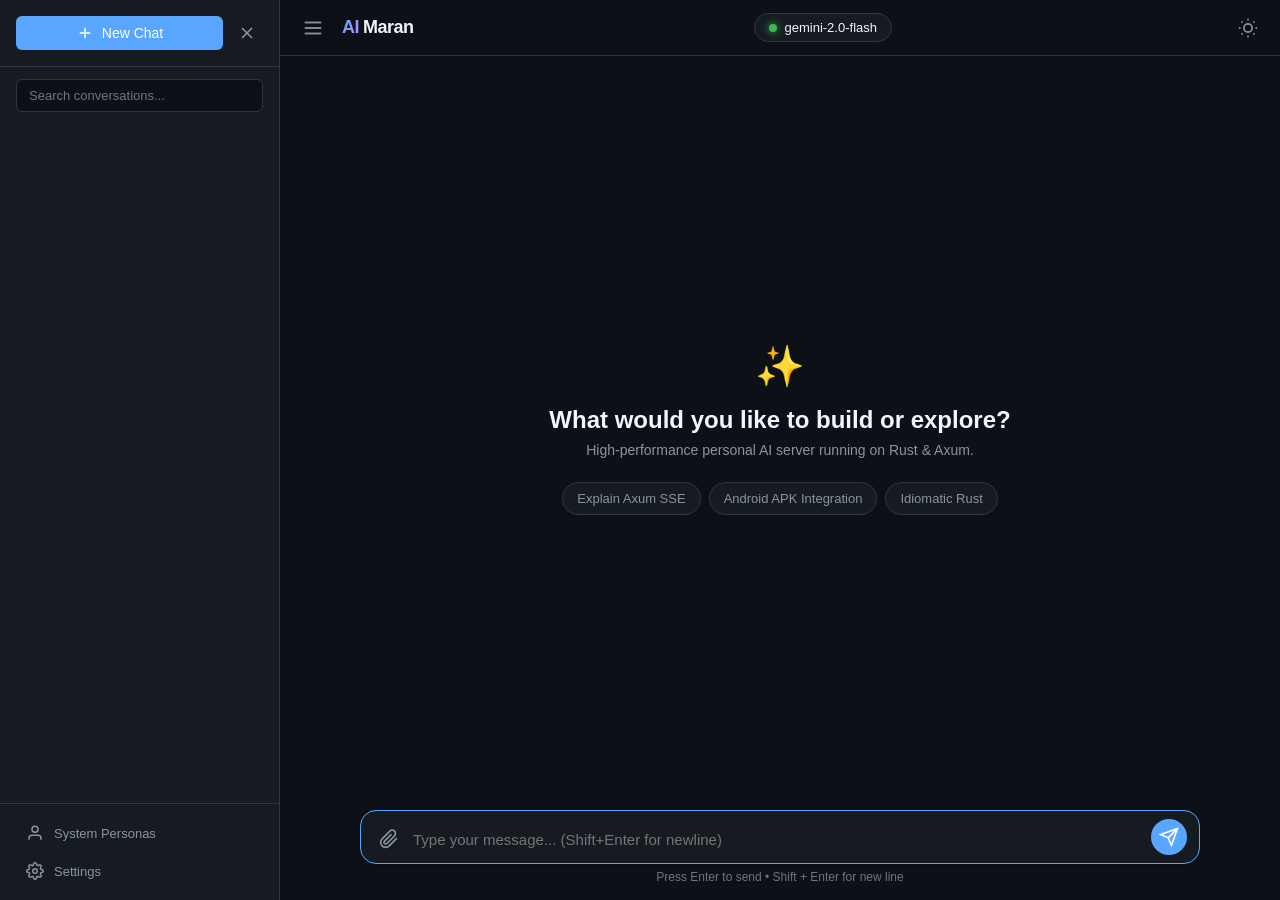
==== android/app/src/main/assets/index.html @ 52b58765 "Add Android application and automated APK build workflow" ====
<!DOCTYPE html>
<html lang="en">
<head>
  <meta charset="UTF-8">
  <meta name="viewport" content="width=device-width, initial-scale=1.0, maximum-scale=1.0, user-scalable=no">
  <title>AI Studio &bull; ai.maran.co.in</title>
  <link rel="stylesheet" href="styles.css">
  <script src="vendor/marked.min.js"></script>
  <script src="vendor/highlight.min.js"></script>
</head>
<body class="dark-theme">
  <div class="app-container">
    <!-- Sidebar -->
    <aside class="sidebar" id="sidebar">
      <div class="sidebar-header">
        <button class="btn btn-primary new-chat-btn" id="newChatBtn">
          <svg width="18" height="18" viewBox="0 0 24 24" fill="none" stroke="currentColor" stroke-width="2">
            <line x1="12" y1="5" x2="12" y2="19"></line>
            <line x1="5" y1="12" x2="19" y2="12"></line>
          </svg>
          <span>New Chat</span>
        </button>
        <button class="icon-btn close-sidebar-btn" id="closeSidebarBtn" title="Close Sidebar">
          <svg width="20" height="20" viewBox="0 0 24 24" fill="none" stroke="currentColor" stroke-width="2">
            <line x1="18" y1="6" x2="6" y2="18"></line>
            <line x1="6" y1="6" x2="18" y2="18"></line>
          </svg>
        </button>
      </div>

      <div class="sidebar-search">
        <input type="text" id="searchChats" placeholder="Search conversations..." autocomplete="off">
      </div>

      <div class="sidebar-conversations" id="conversationsList">
        <!-- Conversation items dynamically injected here -->
      </div>

      <div class="sidebar-footer">
        <button class="footer-btn" id="openPersonasBtn">
          <svg width="18" height="18" viewBox="0 0 24 24" fill="none" stroke="currentColor" stroke-width="2">
            <path d="M20 21v-2a4 4 0 0 0-4-4H8a4 4 0 0 0-4 4v2"></path>
            <circle cx="12" cy="7" r="4"></circle>
          </svg>
          <span>System Personas</span>
        </button>
        <button class="footer-btn" id="openSettingsBtn">
          <svg width="18" height="18" viewBox="0 0 24 24" fill="none" stroke="currentColor" stroke-width="2">
            <circle cx="12" cy="12" r="3"></circle>
            <path d="M19.4 15a1.65 1.65 0 0 0 .33 1.82l.06.06a2 2 0 1 1-2.83 2.83l-.06-.06a1.65 1.65 0 0 0-1.82-.33 1.65 1.65 0 0 0-1 1.51V21a2 2 0 1 1-4 0v-.09A1.65 1.65 0 0 0 9 19.4a1.65 1.65 0 0 0-1.82.33l-.06.06a2 2 0 1 1-2.83-2.83l.06-.06a1.65 1.65 0 0 0 .33-1.82 1.65 1.65 0 0 0-1.51-1H3a2 2 0 1 1 0-4h.09A1.65 1.65 0 0 0 4.6 9a1.65 1.65 0 0 0-.33-1.82l-.06-.06a2 2 0 1 1 2.83-2.83l.06.06a1.65 1.65 0 0 0 1.82.33H9a1.65 1.65 0 0 0 1-1.51V3a2 2 0 1 1 4 0v.09a1.65 1.65 0 0 0 1 1.51 1.65 1.65 0 0 0 1.82-.33l.06-.06a2 2 0 1 1 2.83 2.83l-.06.06a1.65 1.65 0 0 0-.33 1.82V9a1.65 1.65 0 0 0 1.51 1H21a2 2 0 1 1 0 4h-.09a1.65 1.65 0 0 0-1.51 1z"></path>
          </svg>
          <span>Settings</span>
        </button>
      </div>
    </aside>

    <div class="sidebar-backdrop" id="sidebarBackdrop"></div>

    <!-- Main Content Area -->
    <main class="main-content">
      <!-- Top Navbar -->
      <header class="navbar">
        <div class="navbar-left">
          <button class="icon-btn" id="toggleSidebarBtn" title="Toggle Sidebar">
            <svg width="22" height="22" viewBox="0 0 24 24" fill="none" stroke="currentColor" stroke-width="2">
              <line x1="3" y1="12" x2="21" y2="12"></line>
              <line x1="3" y1="6" x2="21" y2="6"></line>
              <line x1="3" y1="18" x2="21" y2="18"></line>
            </svg>
          </button>
          <div class="logo">
            <span class="logo-accent">AI</span>
            <span class="logo-title">Maran</span>
          </div>
        </div>

        <div class="navbar-center">
          <div class="model-badge" id="currentModelBadge" title="Click to change model">
            <span class="status-dot"></span>
            <span id="activeModelLabel">gemini-2.0-flash</span>
          </div>
        </div>

        <div class="navbar-right">
          <button class="icon-btn" id="themeToggleBtn" title="Toggle Light/Dark Theme">
            <svg class="sun-icon" width="20" height="20" viewBox="0 0 24 24" fill="none" stroke="currentColor" stroke-width="2">
              <circle cx="12" cy="12" r="5"></circle>
              <line x1="12" y1="1" x2="12" y2="3"></line>
              <line x1="12" y1="21" x2="12" y2="23"></line>
              <line x1="4.22" y1="4.22" x2="5.64" y2="5.64"></line>
              <line x1="18.36" y1="18.36" x2="19.78" y2="19.78"></line>
              <line x1="1" y1="12" x2="3" y2="12"></line>
              <line x1="21" y1="12" x2="23" y2="12"></line>
              <line x1="4.22" y1="19.78" x2="5.64" y2="18.36"></line>
              <line x1="18.36" y1="5.64" x2="19.78" y2="4.22"></line>
            </svg>
          </button>
        </div>
      </header>

      <!-- Chat History Container -->
      <section class="messages-container" id="messagesContainer">
        <!-- Welcome Screen -->
        <div class="welcome-screen" id="welcomeScreen">
          <div class="welcome-card">
            <div class="welcome-icon">✨</div>
            <h2>What would you like to build or explore?</h2>
            <p>High-performance personal AI server running on Rust & Axum.</p>
            <div class="prompt-chips">
              <button class="chip" data-prompt="Explain how this Rust Axum server streams SSE tokens to the browser">Explain Axum SSE</button>
              <button class="chip" data-prompt="Help me design an Android APK background service for this Rust server">Android APK Integration</button>
              <button class="chip" data-prompt="Write an idiomatic Rust function to parse JSON streams with zero allocation">Idiomatic Rust</button>
            </div>
          </div>
        </div>

        <!-- Chat messages injected here -->
        <div class="messages-list" id="messagesList"></div>
      </section>

      <!-- Attachment Preview Tray -->
      <div class="attachment-tray" id="attachmentTray"></div>

      <!-- Composer Input Box -->
      <footer class="composer-container">
        <form class="composer-form" id="chatForm">
          <input type="file" id="fileInput" multiple style="display: none;">
          <button type="button" class="icon-btn attach-btn" id="attachBtn" title="Attach image or text/code file">
            <svg width="20" height="20" viewBox="0 0 24 24" fill="none" stroke="currentColor" stroke-width="2">
              <path d="M21.44 11.05l-9.19 9.19a6 6 0 0 1-8.49-8.49l9.19-9.19a4 4 0 0 1 5.66 5.66l-9.2 9.19a2 2 0 0 1-2.83-2.83l8.49-8.48"></path>
            </svg>
          </button>

          <textarea
            id="messageInput"
            rows="1"
            placeholder="Type your message... (Shift+Enter for newline)"
            autofocus
          ></textarea>

          <button type="button" class="icon-btn stop-btn" id="stopBtn" style="display: none;" title="Stop generation">
            <svg width="20" height="20" viewBox="0 0 24 24" fill="currentColor">
              <rect x="6" y="6" width="12" height="12" rx="2"></rect>
            </svg>
          </button>

          <button type="submit" class="icon-btn send-btn" id="sendBtn" title="Send message">
            <svg width="20" height="20" viewBox="0 0 24 24" fill="none" stroke="currentColor" stroke-width="2">
              <line x1="22" y1="2" x2="11" y2="13"></line>
              <polygon points="22 2 15 22 11 13 2 9 22 2"></polygon>
            </svg>
          </button>
        </form>
        <div class="composer-hint">Press Enter to send &bull; Shift + Enter for new line</div>
      </footer>
    </main>
  </div>

  <!-- Settings Modal -->
  <div class="modal" id="settingsModal">
    <div class="modal-card">
      <div class="modal-header">
        <h3>Server & LLM Settings</h3>
        <button class="icon-btn" id="closeSettingsModal">&times;</button>
      </div>
      <div class="modal-body">
        <label>Quick Provider Presets</label>
        <div class="provider-presets">
          <button type="button" class="preset-btn" data-preset="gemini">Google Gemini</button>
          <button type="button" class="preset-btn" data-preset="groq">Groq</button>
          <button type="button" class="preset-btn" data-preset="openai">OpenAI</button>
          <button type="button" class="preset-btn" data-preset="ollama">Local Ollama</button>
          <button type="button" class="preset-btn" data-preset="deepseek">DeepSeek</button>
        </div>

        <div class="form-group">
          <label for="settingBaseUrl">API Base URL</label>
          <input type="text" id="settingBaseUrl" placeholder="https://generativelanguage.googleapis.com/v1beta/openai/">
        </div>

        <div class="form-group">
          <label for="settingApiKey">API Key</label>
          <input type="password" id="settingApiKey" placeholder="Enter custom API Key (stored locally)">
        </div>

        <div class="form-group">
          <label for="settingModel">Model Identifier</label>
          <input type="text" id="settingModel" placeholder="gemini-2.0-flash">
        </div>

        <div class="form-group">
          <label for="settingSystemPrompt">Custom System Prompt</label>
          <textarea id="settingSystemPrompt" rows="3" placeholder="You are a helpful AI assistant..."></textarea>
        </div>

        <div class="form-row">
          <div class="form-group half">
            <label for="settingTemperature">Temperature: <span id="tempVal">0.7</span></label>
            <input type="range" id="settingTemperature" min="0" max="2" step="0.1" value="0.7">
          </div>
          <div class="form-group half">
            <label for="settingMaxTokens">Max Output Tokens</label>
            <input type="number" id="settingMaxTokens" placeholder="4096" min="256" max="32768" value="4096">
          </div>
        </div>
      </div>
      <div class="modal-footer">
        <button class="btn btn-secondary" id="resetSettingsBtn">Reset to Defaults</button>
        <button class="btn btn-primary" id="saveSettingsBtn">Save Changes</button>
      </div>
    </div>
  </div>

  <!-- Personas Modal -->
  <div class="modal" id="personasModal">
    <div class="modal-card">
      <div class="modal-header">
        <h3>System Personas</h3>
        <button class="icon-btn" id="closePersonasModal">&times;</button>
      </div>
      <div class="modal-body">
        <div class="personas-list" id="personasList">
          <!-- Personas dynamically loaded here -->
        </div>

        <hr class="divider">
        <h4>Create Custom Persona</h4>
        <div class="form-group">
          <label for="newPersonaTitle">Persona Title</label>
          <input type="text" id="newPersonaTitle" placeholder="e.g. Rust Systems Expert">
        </div>
        <div class="form-group">
          <label for="newPersonaDesc">Description</label>
          <input type="text" id="newPersonaDesc" placeholder="e.g. Specializes in low-level memory safety">
        </div>
        <div class="form-group">
          <label for="newPersonaPrompt">System Instructions</label>
          <textarea id="newPersonaPrompt" rows="3" placeholder="You are a specialized AI..."></textarea>
        </div>
        <button class="btn btn-primary" id="saveNewPersonaBtn">Add Persona</button>
      </div>
    </div>
  </div>

  <script src="app.js"></script>
</body>
</html>
---- android/app/src/main/assets/styles.css ----
/* Modern CSS Reset & Variable Design System */
:root {
  --font-family: -apple-system, BlinkMacSystemFont, "Segoe UI", Roboto, Helvetica, Arial, sans-serif;
  --font-mono: "SFMono-Regular", Consolas, "Liberation Mono", Menlo, Courier, monospace;

  /* Dark Theme (Default) */
  --bg-primary: #0d1117;
  --bg-secondary: #161b22;
  --bg-tertiary: #21262d;
  --border-color: #30363d;
  --text-primary: #f0f6fc;
  --text-secondary: #8b949e;
  --text-muted: #6e7681;
  --accent-color: #58a6ff;
  --accent-hover: #79c0ff;
  --accent-light: rgba(88, 166, 255, 0.15);
  --user-bubble: #1f6feb;
  --user-text: #ffffff;
  --assistant-bubble: #161b22;
  --assistant-border: #30363d;
  --error-color: #f85149;
  --success-color: #3fb950;
  --code-bg: #0b0e14;
  --shadow-sm: 0 1px 3px rgba(0, 0, 0, 0.3);
  --shadow-lg: 0 8px 24px rgba(0, 0, 0, 0.5);
  --radius-sm: 6px;
  --radius-md: 10px;
  --radius-lg: 16px;
  --sidebar-width: 280px;
  --transition-fast: 0.15s ease;
}

body.light-theme {
  --bg-primary: #ffffff;
  --bg-secondary: #f6f8fa;
  --bg-tertiary: #eaeef2;
  --border-color: #d0d7de;
  --text-primary: #1f2328;
  --text-secondary: #656d76;
  --text-muted: #8c959f;
  --accent-color: #0969da;
  --accent-hover: #0856b3;
  --accent-light: rgba(9, 105, 218, 0.1);
  --user-bubble: #0969da;
  --user-text: #ffffff;
  --assistant-bubble: #f6f8fa;
  --assistant-border: #d0d7de;
  --error-color: #cf222e;
  --success-color: #1a7f37;
  --code-bg: #f6f8fa;
  --shadow-sm: 0 1px 3px rgba(0, 0, 0, 0.08);
  --shadow-lg: 0 8px 24px rgba(0, 0, 0, 0.12);
}

* {
  box-sizing: border-box;
  margin: 0;
  padding: 0;
}

html, body {
  height: 100%;
  font-family: var(--font-family);
  background-color: var(--bg-primary);
  color: var(--text-primary);
  overflow: hidden;
  -webkit-font-smoothing: antialiased;
}

/* App Container Layout */
.app-container {
  display: flex;
  height: 100vh;
  width: 100vw;
  position: relative;
}

/* Sidebar */
.sidebar {
  width: var(--sidebar-width);
  height: 100%;
  background-color: var(--bg-secondary);
  border-right: 1px solid var(--border-color);
  display: flex;
  flex-direction: column;
  transition: transform var(--transition-fast);
  z-index: 100;
  flex-shrink: 0;
}

.sidebar-header {
  padding: 16px;
  display: flex;
  align-items: center;
  gap: 8px;
  border-bottom: 1px solid var(--border-color);
}

.new-chat-btn {
  flex: 1;
  display: flex;
  align-items: center;
  justify-content: center;
  gap: 8px;
  padding: 10px 14px;
  font-size: 14px;
  font-weight: 500;
  border-radius: var(--radius-md);
}

.close-sidebar-btn {
  display: none;
}

.sidebar-search {
  padding: 12px 16px 6px;
}

.sidebar-search input {
  width: 100%;
  padding: 8px 12px;
  background-color: var(--bg-primary);
  border: 1px solid var(--border-color);
  border-radius: var(--radius-sm);
  color: var(--text-primary);
  font-size: 13px;
  outline: none;
  transition: border-color var(--transition-fast);
}

.sidebar-search input:focus {
  border-color: var(--accent-color);
}

.sidebar-conversations {
  flex: 1;
  overflow-y: auto;
  padding: 8px 12px;
  display: flex;
  flex-direction: column;
  gap: 4px;
}

.conversation-item {
  display: flex;
  align-items: center;
  justify-content: space-between;
  padding: 10px 12px;
  border-radius: var(--radius-sm);
  cursor: pointer;
  color: var(--text-secondary);
  font-size: 14px;
  transition: all var(--transition-fast);
  position: relative;
}

.conversation-item:hover {
  background-color: var(--bg-tertiary);
  color: var(--text-primary);
}

.conversation-item.active {
  background-color: var(--accent-light);
  color: var(--accent-color);
  font-weight: 500;
}

.conv-title {
  white-space: nowrap;
  overflow: hidden;
  text-overflow: ellipsis;
  flex: 1;
}

.conv-actions {
  display: none;
  gap: 4px;
}

.conversation-item:hover .conv-actions {
  display: flex;
}

.conv-action-btn {
  background: none;
  border: none;
  color: var(--text-muted);
  cursor: pointer;
  padding: 2px 4px;
  border-radius: 4px;
}

.conv-action-btn:hover {
  color: var(--text-primary);
}

.conv-action-btn.delete:hover {
  color: var(--error-color);
}

.sidebar-footer {
  padding: 12px 16px;
  border-top: 1px solid var(--border-color);
  display: flex;
  flex-direction: column;
  gap: 4px;
}

.footer-btn {
  display: flex;
  align-items: center;
  gap: 10px;
  padding: 8px 10px;
  background: none;
  border: none;
  border-radius: var(--radius-sm);
  color: var(--text-secondary);
  cursor: pointer;
  font-size: 13px;
  transition: all var(--transition-fast);
  text-align: left;
}

.footer-btn:hover {
  background-color: var(--bg-tertiary);
  color: var(--text-primary);
}

/* Main Content Area */
.main-content {
  flex: 1;
  display: flex;
  flex-direction: column;
  height: 100%;
  position: relative;
  background-color: var(--bg-primary);
  min-width: 0;
}

/* Navbar */
.navbar {
  height: 56px;
  border-bottom: 1px solid var(--border-color);
  display: flex;
  align-items: center;
  justify-content: space-between;
  padding: 0 16px;
  background-color: var(--bg-primary);
  z-index: 10;
}

.navbar-left, .navbar-right {
  display: flex;
  align-items: center;
  gap: 12px;
}

.logo {
  display: flex;
  align-items: center;
  gap: 4px;
  font-weight: 700;
  font-size: 18px;
  letter-spacing: -0.5px;
}

.logo-accent {
  background: linear-gradient(135deg, var(--accent-color), #bc8cff);
  -webkit-background-clip: text;
  -webkit-text-fill-color: transparent;
}

.model-badge {
  display: flex;
  align-items: center;
  gap: 8px;
  background-color: var(--bg-secondary);
  border: 1px solid var(--border-color);
  padding: 6px 14px;
  border-radius: 20px;
  font-size: 13px;
  font-weight: 500;
  cursor: pointer;
  transition: border-color var(--transition-fast);
}

.model-badge:hover {
  border-color: var(--accent-color);
}

.status-dot {
  width: 8px;
  height: 8px;
  border-radius: 50%;
  background-color: var(--success-color);
  box-shadow: 0 0 8px var(--success-color);
}

/* Messages List */
.messages-container {
  flex: 1;
  overflow-y: auto;
  padding: 24px 16px;
  display: flex;
  flex-direction: column;
  position: relative;
}

.welcome-screen {
  margin: auto;
  max-width: 600px;
  text-align: center;
  padding: 20px;
}

.welcome-icon {
  font-size: 40px;
  margin-bottom: 16px;
}

.welcome-card h2 {
  font-size: 24px;
  margin-bottom: 8px;
}

.welcome-card p {
  color: var(--text-secondary);
  font-size: 14px;
  margin-bottom: 24px;
}

.prompt-chips {
  display: flex;
  flex-wrap: wrap;
  gap: 8px;
  justify-content: center;
}

.chip {
  background-color: var(--bg-secondary);
  border: 1px solid var(--border-color);
  color: var(--text-secondary);
  padding: 8px 14px;
  border-radius: 16px;
  font-size: 13px;
  cursor: pointer;
  transition: all var(--transition-fast);
}

.chip:hover {
  background-color: var(--bg-tertiary);
  color: var(--text-primary);
  border-color: var(--accent-color);
}

.messages-list {
  display: flex;
  flex-direction: column;
  gap: 20px;
  max-width: 840px;
  width: 100%;
  margin: 0 auto;
}

.message-row {
  display: flex;
  gap: 12px;
  width: 100%;
}

.message-row.user {
  justify-content: flex-end;
}

.message-bubble {
  max-width: 85%;
  padding: 14px 18px;
  border-radius: var(--radius-lg);
  font-size: 15px;
  line-height: 1.6;
  position: relative;
  word-break: break-word;
}

.message-row.user .message-bubble {
  background-color: var(--user-bubble);
  color: var(--user-text);
  border-bottom-right-radius: 4px;
}

.message-row.assistant .message-bubble {
  background-color: var(--assistant-bubble);
  border: 1px solid var(--assistant-border);
  color: var(--text-primary);
  border-bottom-left-radius: 4px;
}

.message-avatar {
  width: 32px;
  height: 32px;
  border-radius: 50%;
  display: flex;
  align-items: center;
  justify-content: center;
  font-size: 14px;
  font-weight: 600;
  flex-shrink: 0;
}

.assistant .message-avatar {
  background: linear-gradient(135deg, var(--accent-color), #bc8cff);
  color: white;
}

/* Attachments inside message */
.message-attachments {
  display: flex;
  flex-wrap: wrap;
  gap: 8px;
  margin-bottom: 8px;
}

.msg-attachment-thumb {
  max-width: 200px;
  max-height: 150px;
  border-radius: var(--radius-sm);
  object-fit: cover;
  border: 1px solid var(--border-color);
}

.msg-attachment-file {
  display: inline-flex;
  align-items: center;
  gap: 6px;
  background-color: rgba(255, 255, 255, 0.1);
  padding: 4px 10px;
  border-radius: var(--radius-sm);
  font-size: 12px;
}

/* Markdown styling inside assistant message */
.message-bubble p {
  margin-bottom: 12px;
}

.message-bubble p:last-child {
  margin-bottom: 0;
}

.message-bubble pre {
  background-color: var(--code-bg);
  border: 1px solid var(--border-color);
  border-radius: var(--radius-md);
  margin: 12px 0;
  overflow: hidden;
  position: relative;
}

.code-header {
  display: flex;
  justify-content: space-between;
  align-items: center;
  background-color: rgba(255, 255, 255, 0.04);
  padding: 6px 12px;
  font-family: var(--font-mono);
  font-size: 12px;
  color: var(--text-muted);
  border-bottom: 1px solid var(--border-color);
}

.copy-code-btn {
  background: none;
  border: none;
  color: var(--text-secondary);
  font-size: 12px;
  cursor: pointer;
  display: flex;
  align-items: center;
  gap: 4px;
}

.copy-code-btn:hover {
  color: var(--text-primary);
}

.message-bubble code {
  font-family: var(--font-mono);
  font-size: 13px;
}

.message-bubble pre code {
  display: block;
  padding: 12px;
  overflow-x: auto;
}

.message-bubble ul, .message-bubble ol {
  margin-left: 20px;
  margin-bottom: 12px;
}

.message-bubble table {
  border-collapse: collapse;
  width: 100%;
  margin: 12px 0;
}

.message-bubble th, .message-bubble td {
  border: 1px solid var(--border-color);
  padding: 8px 12px;
  text-align: left;
}

.message-bubble th {
  background-color: var(--bg-tertiary);
}

/* Streaming Blinking Cursor */
.streaming-cursor {
  display: inline-block;
  width: 6px;
  height: 16px;
  background-color: var(--accent-color);
  vertical-align: text-bottom;
  margin-left: 4px;
  animation: blink 0.8s infinite;
}

@keyframes blink {
  0%, 100% { opacity: 1; }
  50% { opacity: 0; }
}

/* Attachment Tray (Draft) */
.attachment-tray {
  display: none;
  max-width: 840px;
  width: 100%;
  margin: 0 auto;
  padding: 6px 16px;
  gap: 8px;
  flex-wrap: wrap;
}

.tray-chip {
  display: flex;
  align-items: center;
  gap: 6px;
  background-color: var(--bg-tertiary);
  border: 1px solid var(--border-color);
  padding: 4px 10px;
  border-radius: 12px;
  font-size: 12px;
  color: var(--text-primary);
}

.tray-chip-remove {
  background: none;
  border: none;
  color: var(--text-muted);
  cursor: pointer;
  font-weight: bold;
}

.tray-chip-remove:hover {
  color: var(--error-color);
}

/* Composer Form */
.composer-container {
  padding: 8px 16px 16px;
  background-color: var(--bg-primary);
  display: flex;
  flex-direction: column;
  align-items: center;
}

.composer-form {
  max-width: 840px;
  width: 100%;
  display: flex;
  align-items: flex-end;
  gap: 8px;
  background-color: var(--bg-secondary);
  border: 1px solid var(--border-color);
  border-radius: var(--radius-lg);
  padding: 8px 12px;
  box-shadow: var(--shadow-sm);
  transition: border-color var(--transition-fast);
}

.composer-form:focus-within {
  border-color: var(--accent-color);
}

.composer-form textarea {
  flex: 1;
  background: none;
  border: none;
  color: var(--text-primary);
  font-family: inherit;
  font-size: 15px;
  outline: none;
  resize: none;
  max-height: 200px;
  min-height: 24px;
  line-height: 1.5;
  padding: 4px 0;
}

.composer-hint {
  font-size: 12px;
  color: var(--text-muted);
  margin-top: 6px;
}

/* Buttons */
.btn {
  padding: 8px 16px;
  border-radius: var(--radius-sm);
  font-size: 14px;
  font-weight: 500;
  cursor: pointer;
  border: none;
  transition: all var(--transition-fast);
}

.btn-primary {
  background-color: var(--accent-color);
  color: #ffffff;
}

.btn-primary:hover {
  background-color: var(--accent-hover);
}

.btn-secondary {
  background-color: var(--bg-tertiary);
  color: var(--text-primary);
  border: 1px solid var(--border-color);
}

.btn-secondary:hover {
  background-color: var(--border-color);
}

.icon-btn {
  background: none;
  border: none;
  color: var(--text-secondary);
  cursor: pointer;
  padding: 6px;
  border-radius: var(--radius-sm);
  display: flex;
  align-items: center;
  justify-content: center;
  transition: all var(--transition-fast);
}

.icon-btn:hover {
  color: var(--text-primary);
  background-color: var(--bg-tertiary);
}

.send-btn {
  background-color: var(--accent-color);
  color: #ffffff;
  border-radius: 50%;
  width: 36px;
  height: 36px;
  flex-shrink: 0;
}

.send-btn:hover {
  background-color: var(--accent-hover);
  color: #ffffff;
}

.stop-btn {
  background-color: var(--error-color);
  color: #ffffff;
  border-radius: 50%;
  width: 36px;
  height: 36px;
  flex-shrink: 0;
}

.stop-btn:hover {
  opacity: 0.9;
  color: #ffffff;
}

/* Modals */
.modal {
  display: none;
  position: fixed;
  top: 0;
  left: 0;
  right: 0;
  bottom: 0;
  background-color: rgba(0, 0, 0, 0.6);
  z-index: 1000;
  align-items: center;
  justify-content: center;
  padding: 16px;
}

.modal.active {
  display: flex;
}

.modal-card {
  background-color: var(--bg-secondary);
  border: 1px solid var(--border-color);
  border-radius: var(--radius-lg);
  max-width: 540px;
  width: 100%;
  max-height: 90vh;
  display: flex;
  flex-direction: column;
  box-shadow: var(--shadow-lg);
}

.modal-header {
  padding: 16px 20px;
  border-bottom: 1px solid var(--border-color);
  display: flex;
  align-items: center;
  justify-content: space-between;
}

.modal-body {
  padding: 20px;
  overflow-y: auto;
  display: flex;
  flex-direction: column;
  gap: 16px;
}

.modal-footer {
  padding: 16px 20px;
  border-top: 1px solid var(--border-color);
  display: flex;
  justify-content: flex-end;
  gap: 10px;
}

.provider-presets {
  display: flex;
  flex-wrap: wrap;
  gap: 8px;
}

.preset-btn {
  background-color: var(--bg-tertiary);
  border: 1px solid var(--border-color);
  color: var(--text-primary);
  padding: 6px 12px;
  border-radius: var(--radius-sm);
  font-size: 13px;
  cursor: pointer;
  transition: all var(--transition-fast);
}

.preset-btn:hover {
  border-color: var(--accent-color);
  color: var(--accent-color);
}

.form-group {
  display: flex;
  flex-direction: column;
  gap: 6px;
}

.form-group label {
  font-size: 13px;
  color: var(--text-secondary);
  font-weight: 500;
}

.form-group input, .form-group textarea {
  background-color: var(--bg-primary);
  border: 1px solid var(--border-color);
  border-radius: var(--radius-sm);
  padding: 8px 12px;
  color: var(--text-primary);
  font-family: inherit;
  font-size: 14px;
  outline: none;
}

.form-group input:focus, .form-group textarea:focus {
  border-color: var(--accent-color);
}

.form-row {
  display: flex;
  gap: 12px;
}

.form-row .half {
  flex: 1;
}

.divider {
  border: 0;
  border-top: 1px solid var(--border-color);
  margin: 8px 0;
}

/* Personas list */
.persona-card {
  padding: 12px;
  border-radius: var(--radius-sm);
  border: 1px solid var(--border-color);
  background-color: var(--bg-primary);
  display: flex;
  justify-content: space-between;
  align-items: flex-start;
  gap: 10px;
  cursor: pointer;
  transition: border-color var(--transition-fast);
}

.persona-card:hover {
  border-color: var(--accent-color);
}

.persona-card h5 {
  font-size: 14px;
  margin-bottom: 4px;
}

.persona-card p {
  font-size: 12px;
  color: var(--text-secondary);
}

/* Responsive & Mobile Drawer */
@media (max-width: 768px) {
  .sidebar {
    position: fixed;
    top: 0;
    bottom: 0;
    left: 0;
    transform: translateX(-100%);
  }

  .sidebar.open {
    transform: translateX(0);
  }

  .close-sidebar-btn {
    display: flex;
  }

  .sidebar-backdrop {
    display: none;
    position: fixed;
    top: 0;
    left: 0;
    right: 0;
    bottom: 0;
    background-color: rgba(0, 0, 0, 0.5);
    z-index: 90;
  }

  .sidebar-backdrop.active {
    display: block;
  }

  .message-bubble {
    max-width: 95%;
  }

  .composer-hint {
    display: none;
  }
}
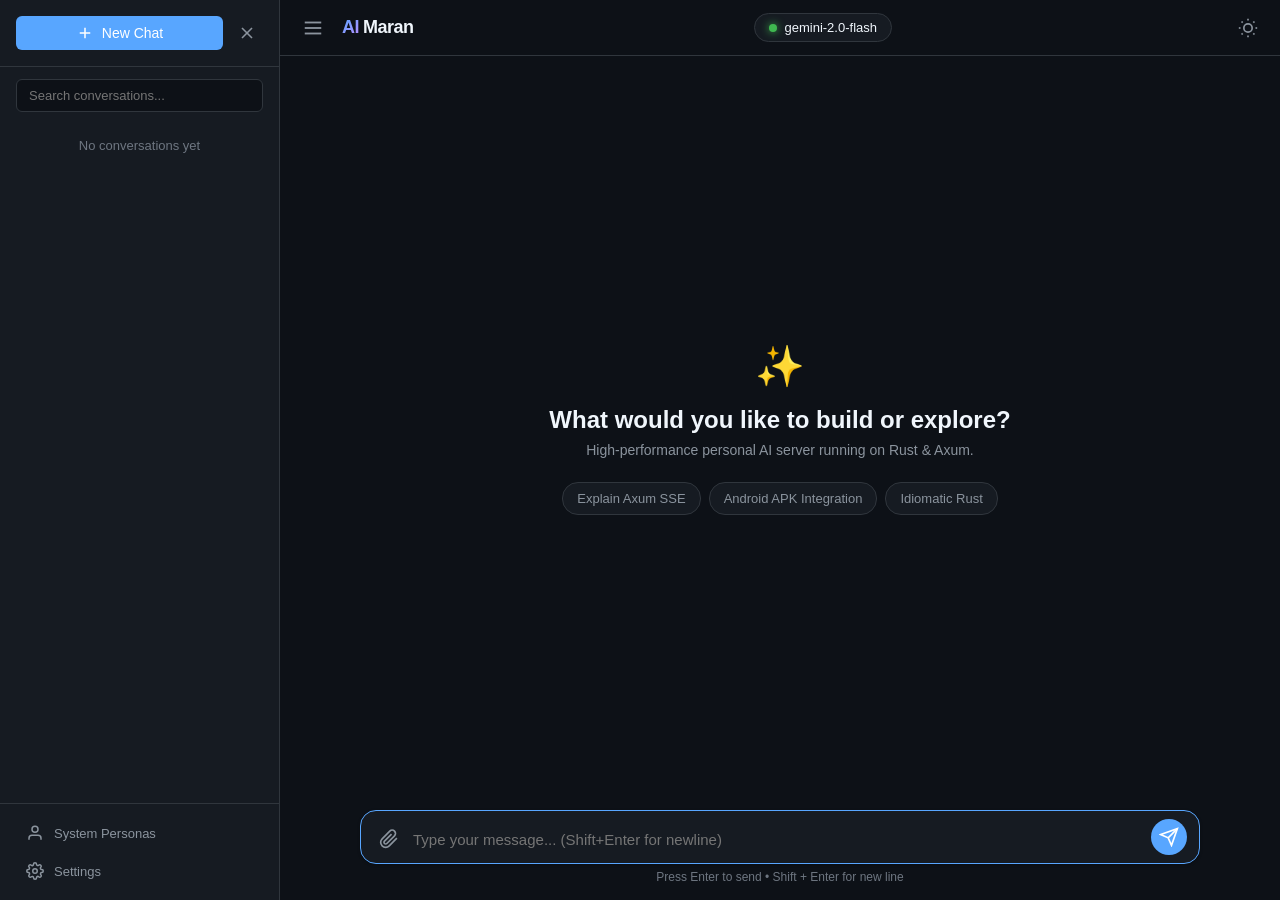
==== commit 577e9502: "Add WebViewAssetLoader, direct LLM API mode, and PulseMind Omni preset" ====
--- a/android/app/src/main/assets/index.html
+++ b/android/app/src/main/assets/index.html
@@ -166,11 +166,17 @@
       <div class="modal-body">
         <label>Quick Provider Presets</label>
         <div class="provider-presets">
+          <button type="button" class="preset-btn" data-preset="omni">PulseMind Omni</button>
           <button type="button" class="preset-btn" data-preset="gemini">Google Gemini</button>
           <button type="button" class="preset-btn" data-preset="groq">Groq</button>
           <button type="button" class="preset-btn" data-preset="openai">OpenAI</button>
           <button type="button" class="preset-btn" data-preset="ollama">Local Ollama</button>
           <button type="button" class="preset-btn" data-preset="deepseek">DeepSeek</button>
+        </div>
+
+        <div class="form-group">
+          <label for="settingServerUrl">Server URL (Optional)</label>
+          <input type="text" id="settingServerUrl" placeholder="Leave empty for direct API mode, or https://ai.maran.co.in">
         </div>
 
         <div class="form-group">
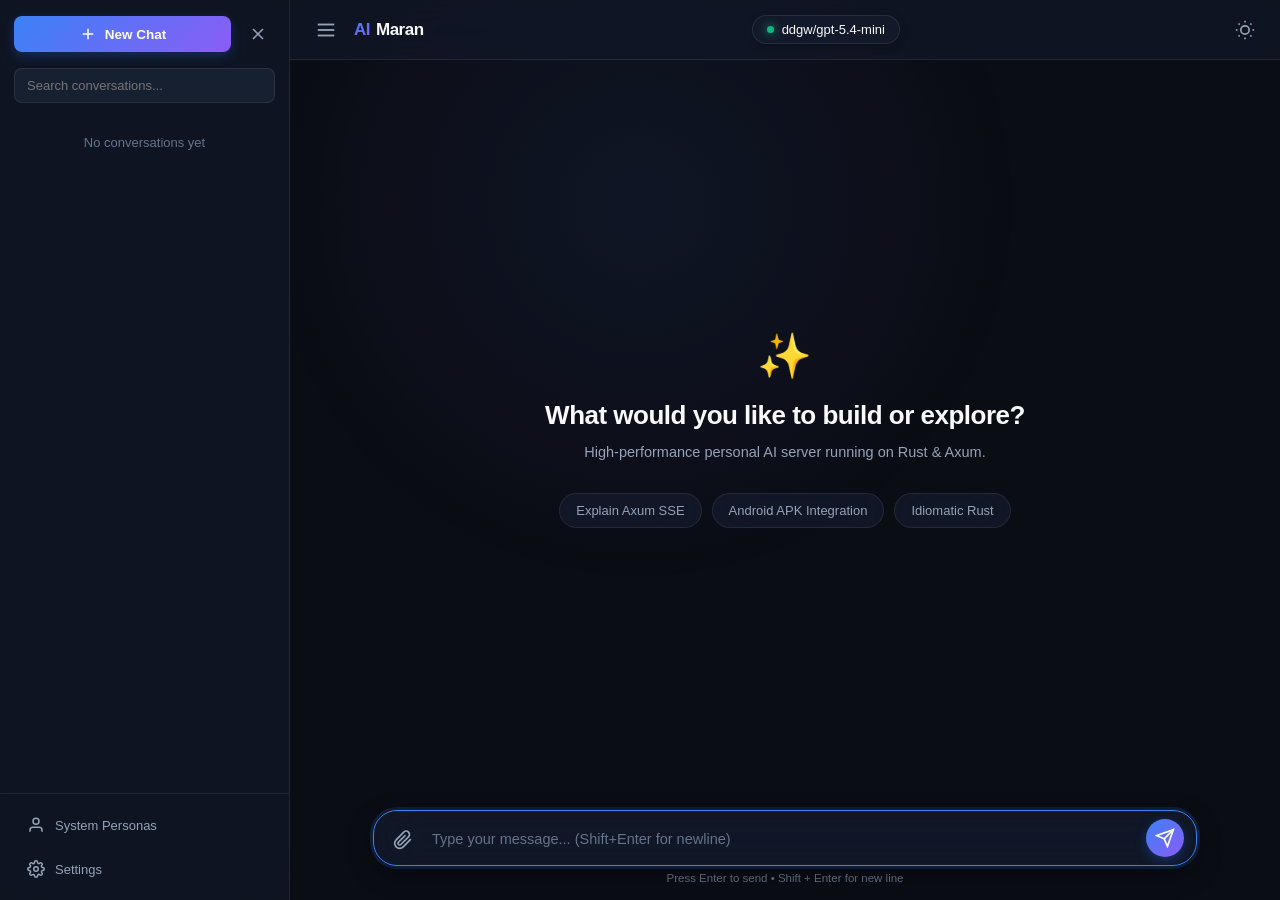
==== commit d90bb4e9: "Implement LobeChat Apple-style glassmorphism, shadcn Chain-of-Thought traces, live code artifacts, a" ====
--- a/android/app/src/main/assets/index.html
+++ b/android/app/src/main/assets/index.html
@@ -186,7 +186,10 @@
 
         <div class="form-group">
           <label for="settingApiKey">API Key</label>
-          <input type="password" id="settingApiKey" placeholder="Enter custom API Key (stored locally)">
+          <div class="password-wrapper">
+            <input type="password" id="settingApiKey" placeholder="Enter custom API Key (stored locally)">
+            <button type="button" class="toggle-password-btn" id="toggleKeyVisibility" title="Show/Hide Key">👁️</button>
+          </div>
         </div>
 
         <div class="form-group">
@@ -248,6 +251,29 @@
     </div>
   </div>
 
+  <!-- Artifact Fullscreen Modal -->
+  <div class="modal artifact-modal" id="artifactModal">
+    <div class="modal-card artifact-modal-card">
+      <div class="modal-header">
+        <div class="artifact-modal-title">
+          <span class="artifact-icon">⚡</span>
+          <span id="artifactModalName">Live Preview</span>
+        </div>
+        <div class="artifact-modal-actions">
+          <button class="icon-btn" id="reloadArtifactBtn" title="Reload Preview">
+            <svg width="18" height="18" viewBox="0 0 24 24" fill="none" stroke="currentColor" stroke-width="2">
+              <path d="M21.5 2v6h-6M21.34 15.57a10 10 0 1 1-.57-8.38l5.67-5.67"/>
+            </svg>
+          </button>
+          <button class="icon-btn" id="closeArtifactModal" title="Close Preview">&times;</button>
+        </div>
+      </div>
+      <div class="modal-body artifact-modal-body">
+        <iframe id="artifactModalFrame" sandbox="allow-scripts allow-modals" class="artifact-modal-iframe"></iframe>
+      </div>
+    </div>
+  </div>
+
   <script src="app.js"></script>
 </body>
 </html>
--- a/android/app/src/main/assets/styles.css
+++ b/android/app/src/main/assets/styles.css
@@ -1,58 +1,92 @@
-/* Modern CSS Reset & Variable Design System */
+/* ==========================================================================
+   AI Studio &bull; Apple-Style Glassmorphism & Modern Design System (LobeChat inspired)
+   ========================================================================== */
+
 :root {
-  --font-family: -apple-system, BlinkMacSystemFont, "Segoe UI", Roboto, Helvetica, Arial, sans-serif;
-  --font-mono: "SFMono-Regular", Consolas, "Liberation Mono", Menlo, Courier, monospace;
-
-  /* Dark Theme (Default) */
-  --bg-primary: #0d1117;
-  --bg-secondary: #161b22;
-  --bg-tertiary: #21262d;
-  --border-color: #30363d;
-  --text-primary: #f0f6fc;
-  --text-secondary: #8b949e;
-  --text-muted: #6e7681;
-  --accent-color: #58a6ff;
-  --accent-hover: #79c0ff;
-  --accent-light: rgba(88, 166, 255, 0.15);
-  --user-bubble: #1f6feb;
+  --font-family: -apple-system, BlinkMacSystemFont, "SF Pro Text", "SF Pro Display", "Segoe UI", Roboto, Helvetica, Arial, sans-serif;
+  --font-mono: "SF Mono", "JetBrains Mono", Consolas, "Liberation Mono", Menlo, Courier, monospace;
+
+  /* Dark Theme (Default) - Apple Dark Glassmorphism */
+  --bg-primary: #0a0d14;
+  --bg-secondary: rgba(18, 24, 38, 0.72);
+  --bg-tertiary: rgba(30, 41, 59, 0.65);
+  --glass-surface: rgba(22, 29, 46, 0.68);
+  --glass-border: rgba(255, 255, 255, 0.09);
+  --glass-border-focus: rgba(99, 102, 241, 0.45);
+  --glass-blur: blur(24px) saturate(190%);
+  --border-color: rgba(255, 255, 255, 0.08);
+
+  --text-primary: #f8fafc;
+  --text-secondary: #94a3b8;
+  --text-muted: #64748b;
+
+  --accent-color: #3b82f6;
+  --accent-gradient: linear-gradient(135deg, #3b82f6 0%, #8b5cf6 100%);
+  --accent-hover: #60a5fa;
+  --accent-light: rgba(59, 130, 246, 0.15);
+
+  --user-bubble: linear-gradient(135deg, #2563eb 0%, #1d4ed8 100%);
   --user-text: #ffffff;
-  --assistant-bubble: #161b22;
-  --assistant-border: #30363d;
-  --error-color: #f85149;
-  --success-color: #3fb950;
-  --code-bg: #0b0e14;
-  --shadow-sm: 0 1px 3px rgba(0, 0, 0, 0.3);
-  --shadow-lg: 0 8px 24px rgba(0, 0, 0, 0.5);
-  --radius-sm: 6px;
-  --radius-md: 10px;
-  --radius-lg: 16px;
-  --sidebar-width: 280px;
-  --transition-fast: 0.15s ease;
+  --assistant-bubble: rgba(18, 24, 38, 0.75);
+  --assistant-border: rgba(255, 255, 255, 0.08);
+
+  --error-color: #ef4444;
+  --success-color: #10b981;
+  --warning-color: #f59e0b;
+  --code-bg: rgba(10, 14, 23, 0.92);
+
+  --shadow-sm: 0 2px 8px rgba(0, 0, 0, 0.25);
+  --shadow-md: 0 8px 24px rgba(0, 0, 0, 0.35);
+  --shadow-lg: 0 16px 48px rgba(0, 0, 0, 0.55);
+
+  --radius-sm: 8px;
+  --radius-md: 12px;
+  --radius-lg: 18px;
+  --radius-xl: 24px;
+  --radius-full: 9999px;
+
+  --sidebar-width: 290px;
+  --transition-fast: 0.18s cubic-bezier(0.16, 1, 0.3, 1);
+  --transition-normal: 0.28s cubic-bezier(0.16, 1, 0.3, 1);
 }
 
 body.light-theme {
-  --bg-primary: #ffffff;
-  --bg-secondary: #f6f8fa;
-  --bg-tertiary: #eaeef2;
-  --border-color: #d0d7de;
-  --text-primary: #1f2328;
-  --text-secondary: #656d76;
-  --text-muted: #8c959f;
-  --accent-color: #0969da;
-  --accent-hover: #0856b3;
-  --accent-light: rgba(9, 105, 218, 0.1);
-  --user-bubble: #0969da;
+  /* Light Theme - Apple Frosted Light Glassmorphism */
+  --bg-primary: #f8fafc;
+  --bg-secondary: rgba(255, 255, 255, 0.82);
+  --bg-tertiary: rgba(241, 245, 249, 0.85);
+  --glass-surface: rgba(255, 255, 255, 0.88);
+  --glass-border: rgba(0, 0, 0, 0.07);
+  --glass-border-focus: rgba(37, 99, 235, 0.4);
+  --glass-blur: blur(24px) saturate(190%);
+  --border-color: rgba(0, 0, 0, 0.08);
+
+  --text-primary: #0f172a;
+  --text-secondary: #475569;
+  --text-muted: #94a3b8;
+
+  --accent-color: #2563eb;
+  --accent-gradient: linear-gradient(135deg, #2563eb 0%, #7c3aed 100%);
+  --accent-hover: #1d4ed8;
+  --accent-light: rgba(37, 99, 235, 0.1);
+
+  --user-bubble: linear-gradient(135deg, #2563eb 0%, #1d4ed8 100%);
   --user-text: #ffffff;
-  --assistant-bubble: #f6f8fa;
-  --assistant-border: #d0d7de;
-  --error-color: #cf222e;
-  --success-color: #1a7f37;
-  --code-bg: #f6f8fa;
-  --shadow-sm: 0 1px 3px rgba(0, 0, 0, 0.08);
-  --shadow-lg: 0 8px 24px rgba(0, 0, 0, 0.12);
-}
-
-* {
+  --assistant-bubble: rgba(255, 255, 255, 0.9);
+  --assistant-border: rgba(0, 0, 0, 0.06);
+
+  --error-color: #dc2626;
+  --success-color: #059669;
+  --warning-color: #d97706;
+  --code-bg: #f8fafc;
+
+  --shadow-sm: 0 2px 8px rgba(0, 0, 0, 0.04);
+  --shadow-md: 0 8px 24px rgba(0, 0, 0, 0.06);
+  --shadow-lg: 0 16px 48px rgba(0, 0, 0, 0.1);
+}
+
+/* Base Reset */
+*, *::before, *::after {
   box-sizing: border-box;
   margin: 0;
   padding: 0;
@@ -60,40 +94,60 @@
 
 html, body {
   height: 100%;
+  width: 100%;
   font-family: var(--font-family);
   background-color: var(--bg-primary);
   color: var(--text-primary);
   overflow: hidden;
   -webkit-font-smoothing: antialiased;
-}
-
-/* App Container Layout */
+  -moz-osx-font-smoothing: grayscale;
+}
+
+/* Subtle Ambient Glow Background */
+body::before {
+  content: "";
+  position: fixed;
+  top: -20%;
+  left: 20%;
+  width: 60vw;
+  height: 60vw;
+  background: radial-gradient(circle, rgba(59, 130, 246, 0.08) 0%, rgba(139, 92, 246, 0.03) 45%, transparent 70%);
+  pointer-events: none;
+  z-index: 0;
+}
+
+/* App Layout */
 .app-container {
   display: flex;
   height: 100vh;
   width: 100vw;
   position: relative;
-}
-
-/* Sidebar */
+  z-index: 1;
+}
+
+/* ==========================================================================
+   Sidebar & Navigation
+   ========================================================================== */
+
 .sidebar {
   width: var(--sidebar-width);
   height: 100%;
-  background-color: var(--bg-secondary);
+  background: var(--bg-secondary);
+  backdrop-filter: var(--glass-blur);
+  -webkit-backdrop-filter: var(--glass-blur);
   border-right: 1px solid var(--border-color);
   display: flex;
   flex-direction: column;
-  transition: transform var(--transition-fast);
+  transition: transform var(--transition-normal);
   z-index: 100;
   flex-shrink: 0;
 }
 
 .sidebar-header {
-  padding: 16px;
-  display: flex;
-  align-items: center;
-  gap: 8px;
-  border-bottom: 1px solid var(--border-color);
+  padding: 16px 14px 12px;
+  display: flex;
+  align-items: center;
+  gap: 10px;
 }
 
 .new-chat-btn {
@@ -102,10 +156,21 @@
   align-items: center;
   justify-content: center;
   gap: 8px;
-  padding: 10px 14px;
-  font-size: 14px;
-  font-weight: 500;
+  padding: 10px 16px;
+  font-size: 13.5px;
+  font-weight: 600;
   border-radius: var(--radius-md);
+  background: var(--accent-gradient);
+  color: #ffffff;
+  border: none;
+  box-shadow: 0 4px 14px rgba(59, 130, 246, 0.28);
+  cursor: pointer;
+  transition: all var(--transition-fast);
+}
+
+.new-chat-btn:hover {
+  transform: translateY(-1px);
+  box-shadow: 0 6px 20px rgba(59, 130, 246, 0.4);
 }
 
 .close-sidebar-btn {
@@ -113,29 +178,30 @@
 }
 
 .sidebar-search {
-  padding: 12px 16px 6px;
+  padding: 4px 14px 10px;
 }
 
 .sidebar-search input {
   width: 100%;
-  padding: 8px 12px;
-  background-color: var(--bg-primary);
+  padding: 9px 12px;
+  background: var(--bg-tertiary);
   border: 1px solid var(--border-color);
   border-radius: var(--radius-sm);
   color: var(--text-primary);
   font-size: 13px;
   outline: none;
-  transition: border-color var(--transition-fast);
+  transition: all var(--transition-fast);
 }
 
 .sidebar-search input:focus {
   border-color: var(--accent-color);
+  box-shadow: 0 0 0 3px var(--accent-light);
 }
 
 .sidebar-conversations {
   flex: 1;
   overflow-y: auto;
-  padding: 8px 12px;
+  padding: 6px 10px;
   display: flex;
   flex-direction: column;
   gap: 4px;
@@ -145,23 +211,25 @@
   display: flex;
   align-items: center;
   justify-content: space-between;
-  padding: 10px 12px;
+  padding: 9px 12px;
   border-radius: var(--radius-sm);
   cursor: pointer;
+  transition: all var(--transition-fast);
   color: var(--text-secondary);
-  font-size: 14px;
-  transition: all var(--transition-fast);
-  position: relative;
+  font-size: 13px;
+  user-select: none;
+  border: 1px solid transparent;
 }
 
 .conversation-item:hover {
-  background-color: var(--bg-tertiary);
+  background: var(--bg-tertiary);
   color: var(--text-primary);
 }
 
 .conversation-item.active {
-  background-color: var(--accent-light);
-  color: var(--accent-color);
+  background: var(--accent-light);
+  color: var(--text-primary);
+  border-color: rgba(59, 130, 246, 0.25);
   font-weight: 500;
 }
 
@@ -177,7 +245,8 @@
   gap: 4px;
 }
 
-.conversation-item:hover .conv-actions {
+.conversation-item:hover .conv-actions,
+.conversation-item.active .conv-actions {
   display: flex;
 }
 
@@ -186,372 +255,664 @@
   border: none;
   color: var(--text-muted);
   cursor: pointer;
-  padding: 2px 4px;
+  padding: 4px;
   border-radius: 4px;
+  display: flex;
+  align-items: center;
+  justify-content: center;
 }
 
 .conv-action-btn:hover {
-  color: var(--text-primary);
-}
-
-.conv-action-btn.delete:hover {
   color: var(--error-color);
 }
 
 .sidebar-footer {
-  padding: 12px 16px;
+  padding: 12px 14px;
   border-top: 1px solid var(--border-color);
   display: flex;
   flex-direction: column;
-  gap: 4px;
+  gap: 6px;
 }
 
 .footer-btn {
   display: flex;
   align-items: center;
   gap: 10px;
-  padding: 8px 10px;
-  background: none;
-  border: none;
+  padding: 9px 12px;
+  background: transparent;
+  border: 1px solid transparent;
   border-radius: var(--radius-sm);
   color: var(--text-secondary);
   cursor: pointer;
   font-size: 13px;
+  font-weight: 500;
   transition: all var(--transition-fast);
   text-align: left;
 }
 
 .footer-btn:hover {
-  background-color: var(--bg-tertiary);
-  color: var(--text-primary);
-}
-
-/* Main Content Area */
+  background: var(--bg-tertiary);
+  color: var(--text-primary);
+  border-color: var(--border-color);
+}
+
+/* ==========================================================================
+   Main Content Area & Navbar
+   ========================================================================== */
+
 .main-content {
   flex: 1;
   display: flex;
   flex-direction: column;
   height: 100%;
   position: relative;
-  background-color: var(--bg-primary);
+  background-color: transparent;
   min-width: 0;
 }
 
-/* Navbar */
 .navbar {
-  height: 56px;
+  height: 60px;
+  background: var(--bg-secondary);
+  backdrop-filter: var(--glass-blur);
+  -webkit-backdrop-filter: var(--glass-blur);
   border-bottom: 1px solid var(--border-color);
   display: flex;
   align-items: center;
   justify-content: space-between;
-  padding: 0 16px;
-  background-color: var(--bg-primary);
+  padding: 0 18px;
   z-index: 10;
 }
 
 .navbar-left, .navbar-right {
   display: flex;
   align-items: center;
-  gap: 12px;
+  gap: 10px;
 }
 
 .logo {
   display: flex;
   align-items: center;
-  gap: 4px;
+  gap: 6px;
   font-weight: 700;
-  font-size: 18px;
+  font-size: 17px;
   letter-spacing: -0.5px;
 }
 
 .logo-accent {
-  background: linear-gradient(135deg, var(--accent-color), #bc8cff);
+  background: var(--accent-gradient);
   -webkit-background-clip: text;
   -webkit-text-fill-color: transparent;
+  font-weight: 800;
 }
 
 .model-badge {
   display: flex;
   align-items: center;
   gap: 8px;
-  background-color: var(--bg-secondary);
-  border: 1px solid var(--border-color);
+  background: var(--glass-surface);
+  border: 1px solid var(--glass-border);
   padding: 6px 14px;
-  border-radius: 20px;
+  border-radius: var(--radius-full);
   font-size: 13px;
   font-weight: 500;
   cursor: pointer;
-  transition: border-color var(--transition-fast);
+  box-shadow: var(--shadow-sm);
+  transition: all var(--transition-fast);
 }
 
 .model-badge:hover {
   border-color: var(--accent-color);
+  transform: translateY(-1px);
 }
 
 .status-dot {
-  width: 8px;
-  height: 8px;
+  width: 7px;
+  height: 7px;
   border-radius: 50%;
   background-color: var(--success-color);
-  box-shadow: 0 0 8px var(--success-color);
-}
-
-/* Messages List */
+  box-shadow: 0 0 10px var(--success-color);
+  animation: pulseDot 2s infinite ease-in-out;
+}
+
+@keyframes pulseDot {
+  0%, 100% { opacity: 1; transform: scale(1); }
+  50% { opacity: 0.6; transform: scale(0.9); }
+}
+
+/* ==========================================================================
+   Messages Container & Welcome Screen
+   ========================================================================== */
+
 .messages-container {
   flex: 1;
   overflow-y: auto;
-  padding: 24px 16px;
+  padding: 24px 18px;
   display: flex;
   flex-direction: column;
   position: relative;
+  scroll-behavior: smooth;
 }
 
 .welcome-screen {
   margin: auto;
-  max-width: 600px;
+  max-width: 620px;
   text-align: center;
-  padding: 20px;
+  padding: 30px 20px;
 }
 
 .welcome-icon {
-  font-size: 40px;
-  margin-bottom: 16px;
+  font-size: 44px;
+  margin-bottom: 18px;
+  display: inline-block;
+  animation: floatIcon 3s ease-in-out infinite;
+}
+
+@keyframes floatIcon {
+  0%, 100% { transform: translateY(0); }
+  50% { transform: translateY(-6px); }
 }
 
 .welcome-card h2 {
-  font-size: 24px;
-  margin-bottom: 8px;
+  font-size: 26px;
+  font-weight: 700;
+  letter-spacing: -0.5px;
+  margin-bottom: 10px;
 }
 
 .welcome-card p {
   color: var(--text-secondary);
-  font-size: 14px;
-  margin-bottom: 24px;
+  font-size: 14.5px;
+  line-height: 1.6;
+  margin-bottom: 28px;
 }
 
 .prompt-chips {
   display: flex;
   flex-wrap: wrap;
-  gap: 8px;
+  gap: 10px;
   justify-content: center;
 }
 
 .chip {
-  background-color: var(--bg-secondary);
+  background: var(--glass-surface);
   border: 1px solid var(--border-color);
   color: var(--text-secondary);
-  padding: 8px 14px;
-  border-radius: 16px;
+  padding: 9px 16px;
+  border-radius: var(--radius-full);
   font-size: 13px;
   cursor: pointer;
   transition: all var(--transition-fast);
+  backdrop-filter: var(--glass-blur);
 }
 
 .chip:hover {
-  background-color: var(--bg-tertiary);
+  background: var(--bg-tertiary);
   color: var(--text-primary);
   border-color: var(--accent-color);
+  transform: translateY(-2px);
+  box-shadow: var(--shadow-sm);
 }
 
 .messages-list {
   display: flex;
   flex-direction: column;
-  gap: 20px;
-  max-width: 840px;
+  gap: 22px;
+  max-width: 860px;
   width: 100%;
   margin: 0 auto;
 }
 
 .message-row {
   display: flex;
-  gap: 12px;
+  flex-direction: column;
   width: 100%;
+  animation: messageSlideIn 0.24s cubic-bezier(0.16, 1, 0.3, 1);
+}
+
+@keyframes messageSlideIn {
+  from {
+    opacity: 0;
+    transform: translateY(10px) scale(0.99);
+  }
+  to {
+    opacity: 1;
+    transform: translateY(0) scale(1);
+  }
 }
 
 .message-row.user {
-  justify-content: flex-end;
+  align-items: flex-end;
+}
+
+.message-row.assistant {
+  align-items: flex-start;
 }
 
 .message-bubble {
-  max-width: 85%;
-  padding: 14px 18px;
+  max-width: 86%;
+  padding: 16px 20px;
   border-radius: var(--radius-lg);
   font-size: 15px;
-  line-height: 1.6;
+  line-height: 1.65;
   position: relative;
   word-break: break-word;
 }
 
 .message-row.user .message-bubble {
-  background-color: var(--user-bubble);
+  background: var(--user-bubble);
   color: var(--user-text);
   border-bottom-right-radius: 4px;
+  box-shadow: 0 4px 16px rgba(37, 99, 235, 0.28);
 }
 
 .message-row.assistant .message-bubble {
-  background-color: var(--assistant-bubble);
+  background: var(--assistant-bubble);
+  backdrop-filter: var(--glass-blur);
+  -webkit-backdrop-filter: var(--glass-blur);
   border: 1px solid var(--assistant-border);
   color: var(--text-primary);
   border-bottom-left-radius: 4px;
-}
-
-.message-avatar {
-  width: 32px;
-  height: 32px;
+  box-shadow: var(--shadow-sm);
+  width: 100%;
+}
+
+/* ==========================================================================
+   Trace / Chain-of-Thought (Exact Vercel AI SDK / shadcn Trace Pattern)
+   ========================================================================== */
+
+.trace-container {
+  width: 100%;
+  margin-bottom: 14px;
+}
+
+.trace-collapsible {
+  border: 1px solid var(--border-color);
+  background: rgba(255, 255, 255, 0.02);
+  border-radius: var(--radius-md);
+  overflow: hidden;
+  transition: all var(--transition-fast);
+}
+
+.trace-collapsible[open] {
+  border-color: rgba(99, 102, 241, 0.35);
+  background: rgba(255, 255, 255, 0.03);
+}
+
+.trace-summary {
+  display: flex;
+  align-items: center;
+  justify-content: space-between;
+  padding: 9px 14px;
+  cursor: pointer;
+  user-select: none;
+  color: var(--text-secondary);
+  font-size: 12.5px;
+  font-weight: 500;
+  background: var(--bg-secondary);
+  list-style: none;
+  transition: all var(--transition-fast);
+}
+
+.trace-summary::-webkit-details-marker {
+  display: none;
+}
+
+.trace-summary:hover {
+  color: var(--text-primary);
+  background: var(--bg-tertiary);
+}
+
+.trace-summary-left {
+  display: flex;
+  align-items: center;
+  gap: 9px;
+}
+
+.trace-status-icon {
+  width: 16px;
+  height: 16px;
+  display: inline-flex;
+  align-items: center;
+  justify-content: center;
+  flex-shrink: 0;
+}
+
+.trace-icon-spin {
+  animation: spin 0.9s linear infinite;
+  color: var(--accent-color);
+}
+
+.trace-icon-check {
+  color: var(--success-color);
+}
+
+.trace-icon-alert {
+  color: var(--error-color);
+}
+
+@keyframes spin {
+  from { transform: rotate(0deg); }
+  to { transform: rotate(360deg); }
+}
+
+.trace-title {
+  font-weight: 500;
+  letter-spacing: -0.1px;
+}
+
+.trace-duration-badge {
+  font-size: 11px;
+  padding: 2px 7px;
+  background: rgba(255, 255, 255, 0.08);
+  border-radius: var(--radius-full);
+  color: var(--text-muted);
+  margin-left: 6px;
+}
+
+.trace-chevron {
+  font-size: 11px;
+  color: var(--text-muted);
+  transition: transform 0.22s ease;
+}
+
+.trace-collapsible[open] .trace-chevron {
+  transform: rotate(180deg);
+}
+
+/* Vertical Connecting Trace Tree */
+.trace-content {
+  padding: 12px 16px 14px 22px;
+  border-top: 1px solid var(--border-color);
+  position: relative;
+}
+
+.trace-tree-line {
+  position: absolute;
+  top: 16px;
+  bottom: 16px;
+  left: 29px;
+  width: 2px;
+  background: rgba(99, 102, 241, 0.2);
+  border-radius: 1px;
+}
+
+.trace-step-list {
+  display: flex;
+  flex-direction: column;
+  gap: 12px;
+  position: relative;
+  z-index: 1;
+}
+
+.trace-step {
+  display: flex;
+  flex-direction: column;
+  gap: 4px;
+}
+
+.trace-line {
+  display: flex;
+  align-items: center;
+  gap: 10px;
+  font-size: 12.5px;
+  color: var(--text-secondary);
+}
+
+.trace-step-dot {
+  width: 14px;
+  height: 14px;
   border-radius: 50%;
+  background: var(--bg-primary);
+  border: 2px solid var(--accent-color);
   display: flex;
   align-items: center;
   justify-content: center;
-  font-size: 14px;
-  font-weight: 600;
   flex-shrink: 0;
 }
 
-.assistant .message-avatar {
-  background: linear-gradient(135deg, var(--accent-color), #bc8cff);
-  color: white;
-}
-
-/* Attachments inside message */
-.message-attachments {
-  display: flex;
-  flex-wrap: wrap;
-  gap: 8px;
-  margin-bottom: 8px;
-}
-
-.msg-attachment-thumb {
-  max-width: 200px;
-  max-height: 150px;
+.trace-step.done .trace-step-dot {
+  border-color: var(--success-color);
+  background: var(--success-color);
+}
+
+.trace-step.running .trace-step-dot {
+  border-color: var(--accent-color);
+  animation: pulseDot 1.2s infinite;
+}
+
+.trace-step-title {
+  font-weight: 500;
+  color: var(--text-primary);
+}
+
+.trace-step-body {
+  margin-left: 24px;
+  font-family: var(--font-mono);
+  font-size: 11.5px;
+  color: var(--text-muted);
+  background: rgba(0, 0, 0, 0.25);
+  border: 1px solid var(--border-color);
   border-radius: var(--radius-sm);
-  object-fit: cover;
-  border: 1px solid var(--border-color);
-}
-
-.msg-attachment-file {
-  display: inline-flex;
-  align-items: center;
-  gap: 6px;
-  background-color: rgba(255, 255, 255, 0.1);
-  padding: 4px 10px;
-  border-radius: var(--radius-sm);
-  font-size: 12px;
-}
-
-/* Markdown styling inside assistant message */
-.message-bubble p {
-  margin-bottom: 12px;
-}
-
-.message-bubble p:last-child {
-  margin-bottom: 0;
-}
-
-.message-bubble pre {
-  background-color: var(--code-bg);
-  border: 1px solid var(--border-color);
-  border-radius: var(--radius-md);
-  margin: 12px 0;
-  overflow: hidden;
-  position: relative;
-}
-
-.code-header {
-  display: flex;
-  justify-content: space-between;
-  align-items: center;
-  background-color: rgba(255, 255, 255, 0.04);
-  padding: 6px 12px;
+  padding: 8px 12px;
+  white-space: pre-wrap;
+  word-break: break-word;
+  max-height: 220px;
+  overflow-y: auto;
+}
+
+/* Raw Thinking Stream View */
+.trace-raw-stream {
   font-family: var(--font-mono);
   font-size: 12px;
-  color: var(--text-muted);
+  line-height: 1.6;
+  color: var(--text-secondary);
+  background: rgba(0, 0, 0, 0.28);
+  border: 1px solid var(--border-color);
+  border-radius: var(--radius-sm);
+  padding: 10px 14px;
+  white-space: pre-wrap;
+  word-break: break-word;
+  max-height: 280px;
+  overflow-y: auto;
+}
+
+/* ==========================================================================
+   Artifacts (Live Interactive Code Sandbox)
+   ========================================================================== */
+
+.artifact-card {
+  margin: 16px 0;
+  border-radius: var(--radius-md);
+  border: 1px solid var(--border-color);
+  background: var(--glass-surface);
+  backdrop-filter: var(--glass-blur);
+  overflow: hidden;
+  box-shadow: var(--shadow-md);
+}
+
+.artifact-header {
+  display: flex;
+  align-items: center;
+  justify-content: space-between;
+  padding: 8px 14px;
+  background: var(--bg-tertiary);
   border-bottom: 1px solid var(--border-color);
 }
 
-.copy-code-btn {
+.artifact-info {
+  display: flex;
+  align-items: center;
+  gap: 8px;
+  font-size: 13px;
+  font-weight: 600;
+}
+
+.artifact-badge {
+  font-size: 14px;
+}
+
+.artifact-tabs {
+  display: flex;
+  background: rgba(0, 0, 0, 0.2);
+  padding: 3px;
+  border-radius: var(--radius-full);
+  gap: 2px;
+}
+
+.artifact-tab-btn {
+  background: transparent;
+  border: none;
+  color: var(--text-secondary);
+  padding: 4px 12px;
+  font-size: 12px;
+  font-weight: 500;
+  border-radius: var(--radius-full);
+  cursor: pointer;
+  transition: all var(--transition-fast);
+}
+
+.artifact-tab-btn.active {
+  background: var(--accent-color);
+  color: #ffffff;
+  box-shadow: 0 2px 8px rgba(37, 99, 235, 0.35);
+}
+
+.artifact-actions {
+  display: flex;
+  align-items: center;
+  gap: 6px;
+}
+
+.artifact-btn {
   background: none;
   border: none;
   color: var(--text-secondary);
+  cursor: pointer;
+  padding: 5px;
+  border-radius: var(--radius-sm);
+  display: flex;
+  align-items: center;
+  justify-content: center;
+  transition: all var(--transition-fast);
+}
+
+.artifact-btn:hover {
+  background: rgba(255, 255, 255, 0.1);
+  color: var(--text-primary);
+}
+
+.artifact-view-panel {
+  width: 100%;
+}
+
+.artifact-preview-panel {
+  width: 100%;
+  height: 380px;
+  background: #ffffff;
+  position: relative;
+}
+
+.artifact-iframe {
+  width: 100%;
+  height: 100%;
+  border: none;
+  display: block;
+}
+
+.artifact-code-panel {
+  display: none;
+}
+
+.artifact-code-panel.active {
+  display: block;
+}
+
+.artifact-preview-panel.active {
+  display: block;
+}
+
+/* ==========================================================================
+   Assistant Action Toolbar & Voice Synthesis
+   ========================================================================== */
+
+.message-actions-toolbar {
+  display: flex;
+  align-items: center;
+  gap: 6px;
+  margin-top: 10px;
+  padding-top: 8px;
+  border-top: 1px solid rgba(255, 255, 255, 0.05);
+}
+
+.action-pill-btn {
+  display: inline-flex;
+  align-items: center;
+  gap: 5px;
+  background: transparent;
+  border: 1px solid transparent;
+  color: var(--text-muted);
   font-size: 12px;
-  cursor: pointer;
-  display: flex;
-  align-items: center;
-  gap: 4px;
-}
-
-.copy-code-btn:hover {
-  color: var(--text-primary);
-}
-
-.message-bubble code {
-  font-family: var(--font-mono);
-  font-size: 13px;
-}
-
-.message-bubble pre code {
-  display: block;
-  padding: 12px;
-  overflow-x: auto;
-}
-
-.message-bubble ul, .message-bubble ol {
-  margin-left: 20px;
-  margin-bottom: 12px;
-}
-
-.message-bubble table {
-  border-collapse: collapse;
+  padding: 4px 8px;
+  border-radius: var(--radius-sm);
+  cursor: pointer;
+  transition: all var(--transition-fast);
+}
+
+.action-pill-btn:hover {
+  background: var(--bg-tertiary);
+  color: var(--text-primary);
+  border-color: var(--border-color);
+}
+
+.action-pill-btn.speaking {
+  color: var(--accent-color);
+  background: var(--accent-light);
+  border-color: rgba(59, 130, 246, 0.3);
+  animation: pulseAudio 1.5s infinite;
+}
+
+@keyframes pulseAudio {
+  0%, 100% { opacity: 1; }
+  50% { opacity: 0.6; }
+}
+
+.message-timestamp {
+  margin-left: auto;
+  font-size: 11px;
+  color: var(--text-muted);
+}
+
+/* ==========================================================================
+   Composer Input Box (Floating Glass Capsule)
+   ========================================================================== */
+
+.composer-container {
+  padding: 12px 18px 16px;
+  background: transparent;
+  position: relative;
+  z-index: 10;
+  max-width: 860px;
   width: 100%;
-  margin: 12px 0;
-}
-
-.message-bubble th, .message-bubble td {
-  border: 1px solid var(--border-color);
-  padding: 8px 12px;
-  text-align: left;
-}
-
-.message-bubble th {
-  background-color: var(--bg-tertiary);
-}
-
-/* Streaming Blinking Cursor */
-.streaming-cursor {
-  display: inline-block;
-  width: 6px;
-  height: 16px;
-  background-color: var(--accent-color);
-  vertical-align: text-bottom;
-  margin-left: 4px;
-  animation: blink 0.8s infinite;
-}
-
-@keyframes blink {
-  0%, 100% { opacity: 1; }
-  50% { opacity: 0; }
-}
-
-/* Attachment Tray (Draft) */
+  margin: 0 auto;
+}
+
 .attachment-tray {
   display: none;
-  max-width: 840px;
-  width: 100%;
-  margin: 0 auto;
-  padding: 6px 16px;
+  flex-wrap: wrap;
   gap: 8px;
-  flex-wrap: wrap;
+  padding: 6px 12px 10px;
 }
 
 .tray-chip {
-  display: flex;
-  align-items: center;
-  gap: 6px;
-  background-color: var(--bg-tertiary);
+  background: var(--bg-tertiary);
   border: 1px solid var(--border-color);
-  padding: 4px 10px;
-  border-radius: 12px;
+  padding: 5px 12px;
+  border-radius: var(--radius-full);
   font-size: 12px;
-  color: var(--text-primary);
+  display: flex;
+  align-items: center;
+  gap: 8px;
+  backdrop-filter: var(--glass-blur);
 }
 
 .tray-chip-remove {
@@ -559,138 +920,99 @@
   border: none;
   color: var(--text-muted);
   cursor: pointer;
-  font-weight: bold;
-}
-
-.tray-chip-remove:hover {
-  color: var(--error-color);
-}
-
-/* Composer Form */
-.composer-container {
-  padding: 8px 16px 16px;
-  background-color: var(--bg-primary);
-  display: flex;
-  flex-direction: column;
-  align-items: center;
+  font-size: 14px;
 }
 
 .composer-form {
-  max-width: 840px;
-  width: 100%;
   display: flex;
   align-items: flex-end;
   gap: 8px;
-  background-color: var(--bg-secondary);
-  border: 1px solid var(--border-color);
-  border-radius: var(--radius-lg);
+  background: var(--glass-surface);
+  backdrop-filter: var(--glass-blur);
+  -webkit-backdrop-filter: var(--glass-blur);
+  border: 1px solid var(--glass-border);
+  border-radius: var(--radius-xl);
   padding: 8px 12px;
-  box-shadow: var(--shadow-sm);
-  transition: border-color var(--transition-fast);
+  box-shadow: var(--shadow-md);
+  transition: all var(--transition-fast);
 }
 
 .composer-form:focus-within {
   border-color: var(--accent-color);
+  box-shadow: 0 0 0 3px var(--accent-light), var(--shadow-md);
 }
 
 .composer-form textarea {
   flex: 1;
-  background: none;
+  background: transparent;
   border: none;
+  outline: none;
   color: var(--text-primary);
   font-family: inherit;
-  font-size: 15px;
-  outline: none;
+  font-size: 14.5px;
+  line-height: 1.5;
+  padding: 6px 4px;
   resize: none;
-  max-height: 200px;
+  max-height: 180px;
   min-height: 24px;
-  line-height: 1.5;
-  padding: 4px 0;
+}
+
+.composer-form textarea::placeholder {
+  color: var(--text-muted);
+}
+
+.icon-btn {
+  background: transparent;
+  border: none;
+  color: var(--text-secondary);
+  cursor: pointer;
+  padding: 7px;
+  border-radius: var(--radius-full);
+  display: flex;
+  align-items: center;
+  justify-content: center;
+  transition: all var(--transition-fast);
+  flex-shrink: 0;
+}
+
+.icon-btn:hover {
+  background: var(--bg-tertiary);
+  color: var(--text-primary);
+}
+
+.send-btn {
+  background: var(--accent-gradient);
+  color: #ffffff;
+  border-radius: var(--radius-full);
+  width: 38px;
+  height: 38px;
+  box-shadow: 0 4px 12px rgba(37, 99, 235, 0.35);
+}
+
+.send-btn:hover {
+  transform: scale(1.05);
+  box-shadow: 0 6px 18px rgba(37, 99, 235, 0.45);
+}
+
+.stop-btn {
+  background: var(--error-color);
+  color: #ffffff;
+  border-radius: var(--radius-full);
+  width: 38px;
+  height: 38px;
 }
 
 .composer-hint {
-  font-size: 12px;
+  text-align: center;
+  font-size: 11.5px;
   color: var(--text-muted);
   margin-top: 6px;
 }
 
-/* Buttons */
-.btn {
-  padding: 8px 16px;
-  border-radius: var(--radius-sm);
-  font-size: 14px;
-  font-weight: 500;
-  cursor: pointer;
-  border: none;
-  transition: all var(--transition-fast);
-}
-
-.btn-primary {
-  background-color: var(--accent-color);
-  color: #ffffff;
-}
-
-.btn-primary:hover {
-  background-color: var(--accent-hover);
-}
-
-.btn-secondary {
-  background-color: var(--bg-tertiary);
-  color: var(--text-primary);
-  border: 1px solid var(--border-color);
-}
-
-.btn-secondary:hover {
-  background-color: var(--border-color);
-}
-
-.icon-btn {
-  background: none;
-  border: none;
-  color: var(--text-secondary);
-  cursor: pointer;
-  padding: 6px;
-  border-radius: var(--radius-sm);
-  display: flex;
-  align-items: center;
-  justify-content: center;
-  transition: all var(--transition-fast);
-}
-
-.icon-btn:hover {
-  color: var(--text-primary);
-  background-color: var(--bg-tertiary);
-}
-
-.send-btn {
-  background-color: var(--accent-color);
-  color: #ffffff;
-  border-radius: 50%;
-  width: 36px;
-  height: 36px;
-  flex-shrink: 0;
-}
-
-.send-btn:hover {
-  background-color: var(--accent-hover);
-  color: #ffffff;
-}
-
-.stop-btn {
-  background-color: var(--error-color);
-  color: #ffffff;
-  border-radius: 50%;
-  width: 36px;
-  height: 36px;
-  flex-shrink: 0;
-}
-
-.stop-btn:hover {
-  opacity: 0.9;
-  color: #ffffff;
-}
-
-/* Modals */
+/* ==========================================================================
+   Modals & Glass Dialogs
+   ========================================================================== */
+
 .modal {
   display: none;
   position: fixed;
@@ -698,11 +1020,19 @@
   left: 0;
   right: 0;
   bottom: 0;
-  background-color: rgba(0, 0, 0, 0.6);
+  background: rgba(0, 0, 0, 0.65);
+  backdrop-filter: blur(12px);
+  -webkit-backdrop-filter: blur(12px);
   z-index: 1000;
   align-items: center;
   justify-content: center;
   padding: 16px;
+  animation: fadeIn 0.18s ease;
+}
+
+@keyframes fadeIn {
+  from { opacity: 0; }
+  to { opacity: 1; }
 }
 
 .modal.active {
@@ -710,27 +1040,41 @@
 }
 
 .modal-card {
-  background-color: var(--bg-secondary);
-  border: 1px solid var(--border-color);
-  border-radius: var(--radius-lg);
+  background: var(--glass-surface);
+  backdrop-filter: var(--glass-blur);
+  -webkit-backdrop-filter: var(--glass-blur);
+  border: 1px solid var(--glass-border);
+  border-radius: var(--radius-xl);
   max-width: 540px;
   width: 100%;
   max-height: 90vh;
   display: flex;
   flex-direction: column;
   box-shadow: var(--shadow-lg);
+  animation: scaleUp 0.22s cubic-bezier(0.16, 1, 0.3, 1);
+}
+
+@keyframes scaleUp {
+  from { transform: scale(0.96) translateY(8px); opacity: 0; }
+  to { transform: scale(1) translateY(0); opacity: 1; }
 }
 
 .modal-header {
-  padding: 16px 20px;
+  padding: 18px 22px;
   border-bottom: 1px solid var(--border-color);
   display: flex;
   align-items: center;
   justify-content: space-between;
 }
 
+.modal-header h3 {
+  font-size: 17px;
+  font-weight: 600;
+  letter-spacing: -0.3px;
+}
+
 .modal-body {
-  padding: 20px;
+  padding: 22px;
   overflow-y: auto;
   display: flex;
   flex-direction: column;
@@ -738,13 +1082,14 @@
 }
 
 .modal-footer {
-  padding: 16px 20px;
+  padding: 16px 22px;
   border-top: 1px solid var(--border-color);
   display: flex;
   justify-content: flex-end;
   gap: 10px;
 }
 
+/* Preset Buttons */
 .provider-presets {
   display: flex;
   flex-wrap: wrap;
@@ -752,18 +1097,20 @@
 }
 
 .preset-btn {
-  background-color: var(--bg-tertiary);
+  background: var(--bg-tertiary);
   border: 1px solid var(--border-color);
   color: var(--text-primary);
-  padding: 6px 12px;
-  border-radius: var(--radius-sm);
-  font-size: 13px;
+  padding: 7px 13px;
+  border-radius: var(--radius-full);
+  font-size: 12.5px;
+  font-weight: 500;
   cursor: pointer;
   transition: all var(--transition-fast);
 }
 
 .preset-btn:hover {
   border-color: var(--accent-color);
+  background: var(--accent-light);
   color: var(--accent-color);
 }
 
@@ -779,65 +1126,177 @@
   font-weight: 500;
 }
 
+.password-wrapper {
+  position: relative;
+  display: flex;
+  align-items: center;
+  width: 100%;
+}
+
+.password-wrapper input {
+  width: 100%;
+  padding-right: 44px !important;
+}
+
+.toggle-password-btn {
+  position: absolute;
+  right: 10px;
+  background: none;
+  border: none;
+  cursor: pointer;
+  font-size: 16px;
+  padding: 4px;
+  opacity: 0.75;
+}
+
 .form-group input, .form-group textarea {
-  background-color: var(--bg-primary);
+  background: var(--bg-tertiary);
   border: 1px solid var(--border-color);
   border-radius: var(--radius-sm);
-  padding: 8px 12px;
+  padding: 10px 14px;
   color: var(--text-primary);
   font-family: inherit;
   font-size: 14px;
   outline: none;
+  transition: all var(--transition-fast);
 }
 
 .form-group input:focus, .form-group textarea:focus {
   border-color: var(--accent-color);
+  box-shadow: 0 0 0 3px var(--accent-light);
 }
 
 .form-row {
   display: flex;
-  gap: 12px;
+  gap: 14px;
 }
 
 .form-row .half {
   flex: 1;
 }
 
-.divider {
-  border: 0;
-  border-top: 1px solid var(--border-color);
-  margin: 8px 0;
-}
-
-/* Personas list */
-.persona-card {
-  padding: 12px;
+.btn {
+  padding: 9px 18px;
   border-radius: var(--radius-sm);
+  font-size: 13.5px;
+  font-weight: 600;
+  cursor: pointer;
+  border: none;
+  transition: all var(--transition-fast);
+}
+
+.btn-primary {
+  background: var(--accent-gradient);
+  color: #ffffff;
+  box-shadow: 0 4px 12px rgba(37, 99, 235, 0.3);
+}
+
+.btn-primary:hover {
+  box-shadow: 0 6px 18px rgba(37, 99, 235, 0.45);
+  transform: translateY(-1px);
+}
+
+.btn-secondary {
+  background: var(--bg-tertiary);
+  color: var(--text-primary);
   border: 1px solid var(--border-color);
-  background-color: var(--bg-primary);
+}
+
+.btn-secondary:hover {
+  background: var(--border-color);
+}
+
+/* Fullscreen Artifact Modal */
+.artifact-modal-card {
+  max-width: 95vw;
+  width: 1200px;
+  height: 90vh;
+}
+
+.artifact-modal-body {
+  padding: 0;
+  flex: 1;
+  background: #ffffff;
+}
+
+.artifact-modal-iframe {
+  width: 100%;
+  height: 100%;
+  border: none;
+}
+
+/* ==========================================================================
+   Code Blocks & Highlighting
+   ========================================================================== */
+
+.message-bubble pre {
+  background: var(--code-bg);
+  border: 1px solid var(--border-color);
+  border-radius: var(--radius-md);
+  margin: 12px 0;
+  overflow: hidden;
+  position: relative;
+}
+
+.code-header {
   display: flex;
   justify-content: space-between;
-  align-items: flex-start;
-  gap: 10px;
-  cursor: pointer;
-  transition: border-color var(--transition-fast);
-}
-
-.persona-card:hover {
-  border-color: var(--accent-color);
-}
-
-.persona-card h5 {
-  font-size: 14px;
-  margin-bottom: 4px;
-}
-
-.persona-card p {
+  align-items: center;
+  background: rgba(255, 255, 255, 0.04);
+  padding: 7px 14px;
+  font-family: var(--font-mono);
   font-size: 12px;
+  color: var(--text-muted);
+  border-bottom: 1px solid var(--border-color);
+}
+
+.copy-code-btn {
+  background: none;
+  border: none;
   color: var(--text-secondary);
-}
-
-/* Responsive & Mobile Drawer */
+  font-size: 12px;
+  cursor: pointer;
+  display: flex;
+  align-items: center;
+  gap: 5px;
+}
+
+.copy-code-btn:hover {
+  color: var(--text-primary);
+}
+
+.message-bubble code {
+  font-family: var(--font-mono);
+  font-size: 13.5px;
+}
+
+.message-bubble pre code {
+  display: block;
+  padding: 14px;
+  overflow-x: auto;
+}
+
+/* Streaming Blinking Cursor */
+.streaming-cursor {
+  display: inline-block;
+  width: 6px;
+  height: 16px;
+  background-color: var(--accent-color);
+  margin-left: 4px;
+  vertical-align: middle;
+  animation: blink 0.9s infinite;
+  border-radius: 2px;
+}
+
+@keyframes blink {
+  0%, 100% { opacity: 1; }
+  50% { opacity: 0; }
+}
+
+/* ==========================================================================
+   Mobile Responsive & Android WebView Adaptations
+   ========================================================================== */
+
 @media (max-width: 768px) {
   .sidebar {
     position: fixed;
@@ -845,6 +1304,7 @@
     bottom: 0;
     left: 0;
     transform: translateX(-100%);
+    box-shadow: var(--shadow-lg);
   }
 
   .sidebar.open {
@@ -863,6 +1323,7 @@
     right: 0;
     bottom: 0;
     background-color: rgba(0, 0, 0, 0.5);
+    backdrop-filter: blur(4px);
     z-index: 90;
   }
 
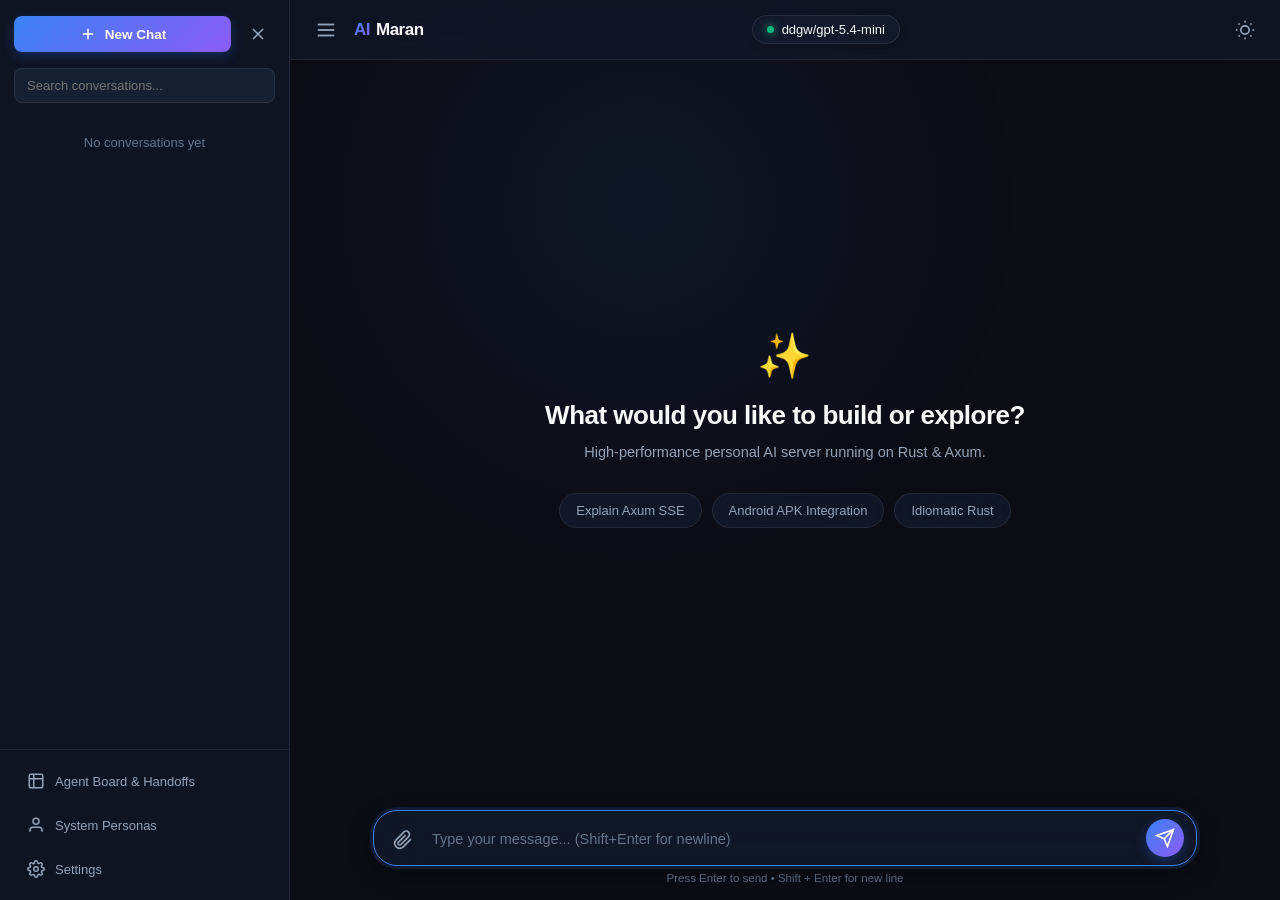
==== commit 5b515bfb: "Implement Solo Runtime File Contract Harness (board.md, tasks, handoffs, context, charter, Axum API," ====
--- a/android/app/src/main/assets/index.html
+++ b/android/app/src/main/assets/index.html
@@ -37,6 +37,14 @@
       </div>
 
       <div class="sidebar-footer">
+        <button class="footer-btn" id="openAgentBoardBtn">
+          <svg width="18" height="18" viewBox="0 0 24 24" fill="none" stroke="currentColor" stroke-width="2">
+            <rect x="3" y="3" width="18" height="18" rx="2" ry="2"></rect>
+            <line x1="9" y1="3" x2="9" y2="21"></line>
+            <line x1="3" y1="9" x2="21" y2="9"></line>
+          </svg>
+          <span>Agent Board & Handoffs</span>
+        </button>
         <button class="footer-btn" id="openPersonasBtn">
           <svg width="18" height="18" viewBox="0 0 24 24" fill="none" stroke="currentColor" stroke-width="2">
             <path d="M20 21v-2a4 4 0 0 0-4-4H8a4 4 0 0 0-4 4v2"></path>
@@ -274,6 +282,53 @@
     </div>
   </div>
 
+  <!-- Agent Board & Harness Modal -->
+  <div class="modal agent-board-modal" id="agentBoardModal">
+    <div class="modal-card agent-board-card">
+      <div class="modal-header">
+        <div class="agent-board-header-title">
+          <span class="board-badge">📋</span>
+          <h3>Solo Runtime Agent Harness</h3>
+        </div>
+        <button class="icon-btn" id="closeAgentBoardModal">&times;</button>
+      </div>
+      <div class="modal-body agent-board-body">
+        <div class="board-nav-tabs">
+          <button class="board-tab-btn active" data-tab="board">Master Board</button>
+          <button class="board-tab-btn" data-tab="handoffs">Handoffs</button>
+          <button class="board-tab-btn" data-tab="tasks">Tasks</button>
+          <button class="board-tab-btn" data-tab="context">Context Library</button>
+          <button class="board-tab-btn" data-tab="charter">Charter & Safety</button>
+        </div>
+
+        <div class="board-tab-content active" id="tabContentBoard">
+          <div class="board-markdown" id="boardMarkdownView"></div>
+        </div>
+
+        <div class="board-tab-content" id="tabContentHandoffs">
+          <div class="handoffs-list" id="handoffsList"></div>
+        </div>
+
+        <div class="board-tab-content" id="tabContentTasks">
+          <div class="tasks-pipeline-list" id="tasksPipelineList"></div>
+        </div>
+
+        <div class="board-tab-content" id="tabContentContext">
+          <div class="context-doc-selector">
+            <button class="context-pill active" data-doc="architecture">Architecture</button>
+            <button class="context-pill" data-doc="conventions">Conventions</button>
+            <button class="context-pill" data-doc="glossary">Glossary</button>
+          </div>
+          <div class="context-doc-view" id="contextDocView"></div>
+        </div>
+
+        <div class="board-tab-content" id="tabContentCharter">
+          <div class="charter-markdown" id="charterMarkdownView"></div>
+        </div>
+      </div>
+    </div>
+  </div>
+
   <script src="app.js"></script>
 </body>
 </html>
--- a/android/app/src/main/assets/styles.css
+++ b/android/app/src/main/assets/styles.css
@@ -1294,6 +1294,258 @@
 }
 
 /* ==========================================================================
+   Agent Board & Harness Modal
+   ========================================================================== */
+
+.agent-board-card {
+  max-width: 860px;
+  width: 95vw;
+  height: 85vh;
+}
+
+.agent-board-header-title {
+  display: flex;
+  align-items: center;
+  gap: 10px;
+}
+
+.board-badge {
+  font-size: 18px;
+}
+
+.agent-board-body {
+  padding: 16px 20px;
+  display: flex;
+  flex-direction: column;
+  gap: 14px;
+  overflow-y: auto;
+}
+
+.board-nav-tabs {
+  display: flex;
+  gap: 6px;
+  border-bottom: 1px solid var(--border-color);
+  padding-bottom: 10px;
+  overflow-x: auto;
+}
+
+.board-tab-btn {
+  background: var(--bg-tertiary);
+  border: 1px solid var(--border-color);
+  color: var(--text-secondary);
+  padding: 6px 14px;
+  border-radius: var(--radius-full);
+  font-size: 12.5px;
+  font-weight: 500;
+  cursor: pointer;
+  white-space: nowrap;
+  transition: all var(--transition-fast);
+}
+
+.board-tab-btn.active {
+  background: var(--accent-gradient);
+  color: #ffffff;
+  border-color: transparent;
+  box-shadow: 0 2px 8px rgba(37, 99, 235, 0.3);
+}
+
+.board-tab-content {
+  display: none;
+  flex-direction: column;
+  gap: 14px;
+  flex: 1;
+}
+
+.board-tab-content.active {
+  display: flex;
+}
+
+/* Handoff Cards */
+.handoffs-list, .tasks-pipeline-list {
+  display: flex;
+  flex-direction: column;
+  gap: 12px;
+}
+
+.handoff-card {
+  background: var(--bg-tertiary);
+  border: 1px solid var(--border-color);
+  border-radius: var(--radius-md);
+  padding: 14px 16px;
+  display: flex;
+  flex-direction: column;
+  gap: 10px;
+  transition: all var(--transition-fast);
+}
+
+.handoff-card:hover {
+  border-color: var(--accent-color);
+  box-shadow: var(--shadow-sm);
+}
+
+.handoff-header {
+  display: flex;
+  align-items: center;
+  justify-content: space-between;
+}
+
+.handoff-id {
+  font-weight: 600;
+  font-size: 14px;
+  color: var(--text-primary);
+}
+
+.handoff-status-badge {
+  font-size: 11px;
+  padding: 3px 8px;
+  border-radius: var(--radius-full);
+  font-weight: 600;
+  text-transform: uppercase;
+}
+
+.handoff-status-badge.complete {
+  background: rgba(16, 185, 129, 0.2);
+  color: var(--success-color);
+  border: 1px solid rgba(16, 185, 129, 0.3);
+}
+
+.handoff-status-badge.in_progress {
+  background: rgba(59, 130, 246, 0.2);
+  color: var(--accent-color);
+  border: 1px solid rgba(59, 130, 246, 0.3);
+}
+
+.handoff-status-badge.blocked {
+  background: rgba(239, 68, 68, 0.2);
+  color: var(--error-color);
+  border: 1px solid rgba(239, 68, 68, 0.3);
+}
+
+.handoff-field {
+  font-size: 13px;
+  line-height: 1.5;
+  color: var(--text-secondary);
+}
+
+.handoff-field strong {
+  color: var(--text-primary);
+}
+
+.handoff-artifact-path {
+  font-family: var(--font-mono);
+  font-size: 12px;
+  background: rgba(0, 0, 0, 0.25);
+  padding: 3px 7px;
+  border-radius: 4px;
+  border: 1px solid var(--border-color);
+  display: inline-block;
+}
+
+.handoff-evidence {
+  font-family: var(--font-mono);
+  font-size: 11.5px;
+  background: rgba(0, 0, 0, 0.35);
+  padding: 8px 12px;
+  border-radius: var(--radius-sm);
+  border: 1px solid var(--border-color);
+  white-space: pre-wrap;
+  word-break: break-word;
+  color: var(--text-muted);
+}
+
+/* Task Pipeline Cards */
+.task-pipeline-card {
+  background: var(--bg-tertiary);
+  border: 1px solid var(--border-color);
+  border-radius: var(--radius-md);
+  padding: 12px 16px;
+  display: flex;
+  align-items: center;
+  justify-content: space-between;
+  gap: 12px;
+}
+
+.task-pipeline-left {
+  display: flex;
+  align-items: center;
+  gap: 10px;
+}
+
+.task-id-badge {
+  font-family: var(--font-mono);
+  font-size: 12px;
+  font-weight: 600;
+  background: var(--accent-light);
+  color: var(--accent-color);
+  padding: 2px 8px;
+  border-radius: 4px;
+}
+
+.task-pipeline-title {
+  font-size: 13.5px;
+  font-weight: 500;
+  color: var(--text-primary);
+}
+
+/* Context Doc Selector */
+.context-doc-selector {
+  display: flex;
+  gap: 8px;
+  margin-bottom: 12px;
+}
+
+.context-pill {
+  background: var(--bg-tertiary);
+  border: 1px solid var(--border-color);
+  color: var(--text-secondary);
+  padding: 5px 12px;
+  border-radius: var(--radius-full);
+  font-size: 12px;
+  cursor: pointer;
+  transition: all var(--transition-fast);
+}
+
+.context-pill.active {
+  background: var(--accent-color);
+  color: #ffffff;
+}
+
+.context-doc-view, .board-markdown, .charter-markdown {
+  font-size: 13.5px;
+  line-height: 1.6;
+  color: var(--text-secondary);
+  overflow-y: auto;
+  max-height: 58vh;
+  padding: 8px 4px;
+}
+
+.context-doc-view h1, .board-markdown h1, .charter-markdown h1 {
+  font-size: 20px;
+  margin-bottom: 12px;
+  color: var(--text-primary);
+}
+
+.context-doc-view h2, .board-markdown h2, .charter-markdown h2 {
+  font-size: 16px;
+  margin: 14px 0 8px;
+  color: var(--text-primary);
+}
+
+.context-doc-view table, .board-markdown table, .charter-markdown table {
+  width: 100%;
+  border-collapse: collapse;
+  margin: 12px 0;
+  font-size: 12.5px;
+}
+
+.context-doc-view th, .board-markdown th, .charter-markdown th,
+.context-doc-view td, .board-markdown td, .charter-markdown td {
+  border: 1px solid var(--border-color);
+  padding: 6px 10px;
+  text-align: left;
+}
+
+/* ==========================================================================
    Mobile Responsive & Android WebView Adaptations
    ========================================================================== */
 
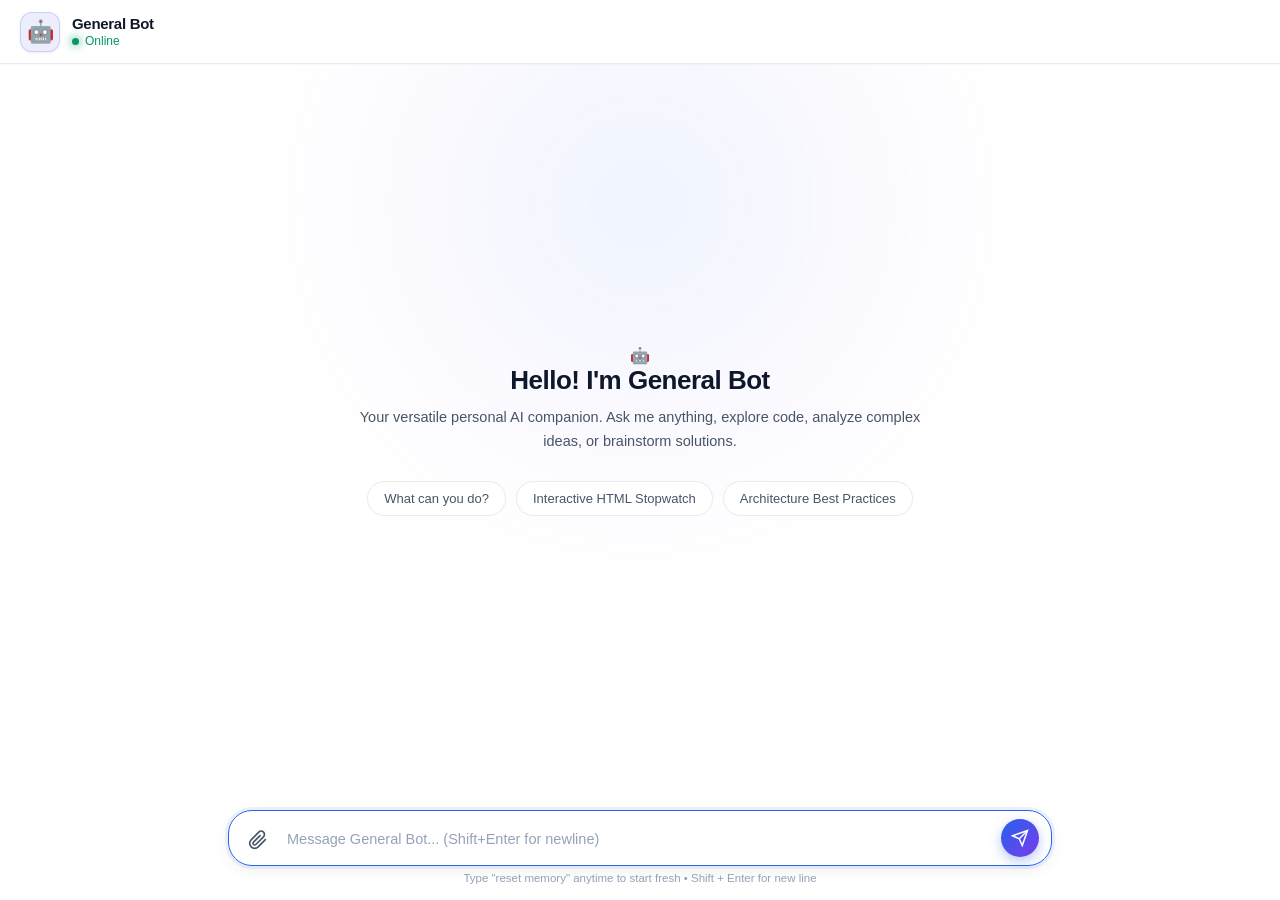
==== commit 14b3bd9f: "Configure dedicated General Bot UI with light theme and in-chat memory" ====
--- a/android/app/src/main/assets/index.html
+++ b/android/app/src/main/assets/index.html
@@ -3,106 +3,26 @@
 <head>
   <meta charset="UTF-8">
   <meta name="viewport" content="width=device-width, initial-scale=1.0, maximum-scale=1.0, user-scalable=no">
-  <title>AI Studio &bull; ai.maran.co.in</title>
+  <title>General Bot &bull; ai.maran.co.in</title>
   <link rel="stylesheet" href="styles.css">
   <script src="vendor/marked.min.js"></script>
   <script src="vendor/highlight.min.js"></script>
 </head>
-<body class="dark-theme">
+<body class="light-theme">
   <div class="app-container">
-    <!-- Sidebar -->
-    <aside class="sidebar" id="sidebar">
-      <div class="sidebar-header">
-        <button class="btn btn-primary new-chat-btn" id="newChatBtn">
-          <svg width="18" height="18" viewBox="0 0 24 24" fill="none" stroke="currentColor" stroke-width="2">
-            <line x1="12" y1="5" x2="12" y2="19"></line>
-            <line x1="5" y1="12" x2="19" y2="12"></line>
-          </svg>
-          <span>New Chat</span>
-        </button>
-        <button class="icon-btn close-sidebar-btn" id="closeSidebarBtn" title="Close Sidebar">
-          <svg width="20" height="20" viewBox="0 0 24 24" fill="none" stroke="currentColor" stroke-width="2">
-            <line x1="18" y1="6" x2="6" y2="18"></line>
-            <line x1="6" y1="6" x2="18" y2="18"></line>
-          </svg>
-        </button>
-      </div>
-
-      <div class="sidebar-search">
-        <input type="text" id="searchChats" placeholder="Search conversations..." autocomplete="off">
-      </div>
-
-      <div class="sidebar-conversations" id="conversationsList">
-        <!-- Conversation items dynamically injected here -->
-      </div>
-
-      <div class="sidebar-footer">
-        <button class="footer-btn" id="openAgentBoardBtn">
-          <svg width="18" height="18" viewBox="0 0 24 24" fill="none" stroke="currentColor" stroke-width="2">
-            <rect x="3" y="3" width="18" height="18" rx="2" ry="2"></rect>
-            <line x1="9" y1="3" x2="9" y2="21"></line>
-            <line x1="3" y1="9" x2="21" y2="9"></line>
-          </svg>
-          <span>Agent Board & Handoffs</span>
-        </button>
-        <button class="footer-btn" id="openPersonasBtn">
-          <svg width="18" height="18" viewBox="0 0 24 24" fill="none" stroke="currentColor" stroke-width="2">
-            <path d="M20 21v-2a4 4 0 0 0-4-4H8a4 4 0 0 0-4 4v2"></path>
-            <circle cx="12" cy="7" r="4"></circle>
-          </svg>
-          <span>System Personas</span>
-        </button>
-        <button class="footer-btn" id="openSettingsBtn">
-          <svg width="18" height="18" viewBox="0 0 24 24" fill="none" stroke="currentColor" stroke-width="2">
-            <circle cx="12" cy="12" r="3"></circle>
-            <path d="M19.4 15a1.65 1.65 0 0 0 .33 1.82l.06.06a2 2 0 1 1-2.83 2.83l-.06-.06a1.65 1.65 0 0 0-1.82-.33 1.65 1.65 0 0 0-1 1.51V21a2 2 0 1 1-4 0v-.09A1.65 1.65 0 0 0 9 19.4a1.65 1.65 0 0 0-1.82.33l-.06.06a2 2 0 1 1-2.83-2.83l.06-.06a1.65 1.65 0 0 0 .33-1.82 1.65 1.65 0 0 0-1.51-1H3a2 2 0 1 1 0-4h.09A1.65 1.65 0 0 0 4.6 9a1.65 1.65 0 0 0-.33-1.82l-.06-.06a2 2 0 1 1 2.83-2.83l.06.06a1.65 1.65 0 0 0 1.82.33H9a1.65 1.65 0 0 0 1-1.51V3a2 2 0 1 1 4 0v.09a1.65 1.65 0 0 0 1 1.51 1.65 1.65 0 0 0 1.82-.33l.06-.06a2 2 0 1 1 2.83 2.83l-.06.06a1.65 1.65 0 0 0-.33 1.82V9a1.65 1.65 0 0 0 1.51 1H21a2 2 0 1 1 0 4h-.09a1.65 1.65 0 0 0-1.51 1z"></path>
-          </svg>
-          <span>Settings</span>
-        </button>
-      </div>
-    </aside>
-
-    <div class="sidebar-backdrop" id="sidebarBackdrop"></div>
-
-    <!-- Main Content Area -->
+    <!-- Main Content Area (Single Dedicated Bot) -->
     <main class="main-content">
-      <!-- Top Navbar -->
+      <!-- Clean Top Navbar -->
       <header class="navbar">
-        <div class="navbar-left">
-          <button class="icon-btn" id="toggleSidebarBtn" title="Toggle Sidebar">
-            <svg width="22" height="22" viewBox="0 0 24 24" fill="none" stroke="currentColor" stroke-width="2">
-              <line x1="3" y1="12" x2="21" y2="12"></line>
-              <line x1="3" y1="6" x2="21" y2="6"></line>
-              <line x1="3" y1="18" x2="21" y2="18"></line>
-            </svg>
-          </button>
-          <div class="logo">
-            <span class="logo-accent">AI</span>
-            <span class="logo-title">Maran</span>
+        <div class="bot-header">
+          <div class="bot-avatar">🤖</div>
+          <div class="bot-meta">
+            <span class="bot-title">General Bot</span>
+            <span class="bot-status">
+              <span class="status-dot"></span>
+              Online
+            </span>
           </div>
-        </div>
-
-        <div class="navbar-center">
-          <div class="model-badge" id="currentModelBadge" title="Click to change model">
-            <span class="status-dot"></span>
-            <span id="activeModelLabel">gemini-2.0-flash</span>
-          </div>
-        </div>
-
-        <div class="navbar-right">
-          <button class="icon-btn" id="themeToggleBtn" title="Toggle Light/Dark Theme">
-            <svg class="sun-icon" width="20" height="20" viewBox="0 0 24 24" fill="none" stroke="currentColor" stroke-width="2">
-              <circle cx="12" cy="12" r="5"></circle>
-              <line x1="12" y1="1" x2="12" y2="3"></line>
-              <line x1="12" y1="21" x2="12" y2="23"></line>
-              <line x1="4.22" y1="4.22" x2="5.64" y2="5.64"></line>
-              <line x1="18.36" y1="18.36" x2="19.78" y2="19.78"></line>
-              <line x1="1" y1="12" x2="3" y2="12"></line>
-              <line x1="21" y1="12" x2="23" y2="12"></line>
-              <line x1="4.22" y1="19.78" x2="5.64" y2="18.36"></line>
-              <line x1="18.36" y1="5.64" x2="19.78" y2="4.22"></line>
-            </svg>
-          </button>
         </div>
       </header>
 
@@ -111,13 +31,13 @@
         <!-- Welcome Screen -->
         <div class="welcome-screen" id="welcomeScreen">
           <div class="welcome-card">
-            <div class="welcome-icon">✨</div>
-            <h2>What would you like to build or explore?</h2>
-            <p>High-performance personal AI server running on Rust & Axum.</p>
+            <div class="welcome-avatar">🤖</div>
+            <h2>Hello! I'm General Bot</h2>
+            <p>Your versatile personal AI companion. Ask me anything, explore code, analyze complex ideas, or brainstorm solutions.</p>
             <div class="prompt-chips">
-              <button class="chip" data-prompt="Explain how this Rust Axum server streams SSE tokens to the browser">Explain Axum SSE</button>
-              <button class="chip" data-prompt="Help me design an Android APK background service for this Rust server">Android APK Integration</button>
-              <button class="chip" data-prompt="Write an idiomatic Rust function to parse JSON streams with zero allocation">Idiomatic Rust</button>
+              <button class="chip" data-prompt="Explain how you work and what capabilities you have">What can you do?</button>
+              <button class="chip" data-prompt="Write an interactive HTML/JS stopwatch artifact with Start, Stop, and Lap buttons">Interactive HTML Stopwatch</button>
+              <button class="chip" data-prompt="Help me design a clean, modular architecture for a solo developer project">Architecture Best Practices</button>
             </div>
           </div>
         </div>
@@ -129,11 +49,11 @@
       <!-- Attachment Preview Tray -->
       <div class="attachment-tray" id="attachmentTray"></div>
 
-      <!-- Composer Input Box -->
+      <!-- Composer Input Box (Floating Capsule) -->
       <footer class="composer-container">
         <form class="composer-form" id="chatForm">
           <input type="file" id="fileInput" multiple style="display: none;">
-          <button type="button" class="icon-btn attach-btn" id="attachBtn" title="Attach image or text/code file">
+          <button type="button" class="icon-btn attach-btn" id="attachBtn" title="Attach file or image">
             <svg width="20" height="20" viewBox="0 0 24 24" fill="none" stroke="currentColor" stroke-width="2">
               <path d="M21.44 11.05l-9.19 9.19a6 6 0 0 1-8.49-8.49l9.19-9.19a4 4 0 0 1 5.66 5.66l-9.2 9.19a2 2 0 0 1-2.83-2.83l8.49-8.48"></path>
             </svg>
@@ -142,121 +62,26 @@
           <textarea
             id="messageInput"
             rows="1"
-            placeholder="Type your message... (Shift+Enter for newline)"
+            placeholder="Message General Bot... (Shift+Enter for newline)"
             autofocus
           ></textarea>
 
           <button type="button" class="icon-btn stop-btn" id="stopBtn" style="display: none;" title="Stop generation">
-            <svg width="20" height="20" viewBox="0 0 24 24" fill="currentColor">
+            <svg width="18" height="18" viewBox="0 0 24 24" fill="currentColor">
               <rect x="6" y="6" width="12" height="12" rx="2"></rect>
             </svg>
           </button>
 
           <button type="submit" class="icon-btn send-btn" id="sendBtn" title="Send message">
-            <svg width="20" height="20" viewBox="0 0 24 24" fill="none" stroke="currentColor" stroke-width="2">
+            <svg width="18" height="18" viewBox="0 0 24 24" fill="none" stroke="currentColor" stroke-width="2">
               <line x1="22" y1="2" x2="11" y2="13"></line>
               <polygon points="22 2 15 22 11 13 2 9 22 2"></polygon>
             </svg>
           </button>
         </form>
-        <div class="composer-hint">Press Enter to send &bull; Shift + Enter for new line</div>
+        <div class="composer-hint">Type "reset memory" anytime to start fresh &bull; Shift + Enter for new line</div>
       </footer>
     </main>
-  </div>
-
-  <!-- Settings Modal -->
-  <div class="modal" id="settingsModal">
-    <div class="modal-card">
-      <div class="modal-header">
-        <h3>Server & LLM Settings</h3>
-        <button class="icon-btn" id="closeSettingsModal">&times;</button>
-      </div>
-      <div class="modal-body">
-        <label>Quick Provider Presets</label>
-        <div class="provider-presets">
-          <button type="button" class="preset-btn" data-preset="omni">PulseMind Omni</button>
-          <button type="button" class="preset-btn" data-preset="gemini">Google Gemini</button>
-          <button type="button" class="preset-btn" data-preset="groq">Groq</button>
-          <button type="button" class="preset-btn" data-preset="openai">OpenAI</button>
-          <button type="button" class="preset-btn" data-preset="ollama">Local Ollama</button>
-          <button type="button" class="preset-btn" data-preset="deepseek">DeepSeek</button>
-        </div>
-
-        <div class="form-group">
-          <label for="settingServerUrl">Server URL (Optional)</label>
-          <input type="text" id="settingServerUrl" placeholder="Leave empty for direct API mode, or https://ai.maran.co.in">
-        </div>
-
-        <div class="form-group">
-          <label for="settingBaseUrl">API Base URL</label>
-          <input type="text" id="settingBaseUrl" placeholder="https://generativelanguage.googleapis.com/v1beta/openai/">
-        </div>
-
-        <div class="form-group">
-          <label for="settingApiKey">API Key</label>
-          <div class="password-wrapper">
-            <input type="password" id="settingApiKey" placeholder="Enter custom API Key (stored locally)">
-            <button type="button" class="toggle-password-btn" id="toggleKeyVisibility" title="Show/Hide Key">👁️</button>
-          </div>
-        </div>
-
-        <div class="form-group">
-          <label for="settingModel">Model Identifier</label>
-          <input type="text" id="settingModel" placeholder="gemini-2.0-flash">
-        </div>
-
-        <div class="form-group">
-          <label for="settingSystemPrompt">Custom System Prompt</label>
-          <textarea id="settingSystemPrompt" rows="3" placeholder="You are a helpful AI assistant..."></textarea>
-        </div>
-
-        <div class="form-row">
-          <div class="form-group half">
-            <label for="settingTemperature">Temperature: <span id="tempVal">0.7</span></label>
-            <input type="range" id="settingTemperature" min="0" max="2" step="0.1" value="0.7">
-          </div>
-          <div class="form-group half">
-            <label for="settingMaxTokens">Max Output Tokens</label>
-            <input type="number" id="settingMaxTokens" placeholder="4096" min="256" max="32768" value="4096">
-          </div>
-        </div>
-      </div>
-      <div class="modal-footer">
-        <button class="btn btn-secondary" id="resetSettingsBtn">Reset to Defaults</button>
-        <button class="btn btn-primary" id="saveSettingsBtn">Save Changes</button>
-      </div>
-    </div>
-  </div>
-
-  <!-- Personas Modal -->
-  <div class="modal" id="personasModal">
-    <div class="modal-card">
-      <div class="modal-header">
-        <h3>System Personas</h3>
-        <button class="icon-btn" id="closePersonasModal">&times;</button>
-      </div>
-      <div class="modal-body">
-        <div class="personas-list" id="personasList">
-          <!-- Personas dynamically loaded here -->
-        </div>
-
-        <hr class="divider">
-        <h4>Create Custom Persona</h4>
-        <div class="form-group">
-          <label for="newPersonaTitle">Persona Title</label>
-          <input type="text" id="newPersonaTitle" placeholder="e.g. Rust Systems Expert">
-        </div>
-        <div class="form-group">
-          <label for="newPersonaDesc">Description</label>
-          <input type="text" id="newPersonaDesc" placeholder="e.g. Specializes in low-level memory safety">
-        </div>
-        <div class="form-group">
-          <label for="newPersonaPrompt">System Instructions</label>
-          <textarea id="newPersonaPrompt" rows="3" placeholder="You are a specialized AI..."></textarea>
-        </div>
-        <button class="btn btn-primary" id="saveNewPersonaBtn">Add Persona</button>
-      </div>
-    </div>
   </div>
 
   <!-- Artifact Fullscreen Modal -->
@@ -282,53 +107,6 @@
     </div>
   </div>
 
-  <!-- Agent Board & Harness Modal -->
-  <div class="modal agent-board-modal" id="agentBoardModal">
-    <div class="modal-card agent-board-card">
-      <div class="modal-header">
-        <div class="agent-board-header-title">
-          <span class="board-badge">📋</span>
-          <h3>Solo Runtime Agent Harness</h3>
-        </div>
-        <button class="icon-btn" id="closeAgentBoardModal">&times;</button>
-      </div>
-      <div class="modal-body agent-board-body">
-        <div class="board-nav-tabs">
-          <button class="board-tab-btn active" data-tab="board">Master Board</button>
-          <button class="board-tab-btn" data-tab="handoffs">Handoffs</button>
-          <button class="board-tab-btn" data-tab="tasks">Tasks</button>
-          <button class="board-tab-btn" data-tab="context">Context Library</button>
-          <button class="board-tab-btn" data-tab="charter">Charter & Safety</button>
-        </div>
-
-        <div class="board-tab-content active" id="tabContentBoard">
-          <div class="board-markdown" id="boardMarkdownView"></div>
-        </div>
-
-        <div class="board-tab-content" id="tabContentHandoffs">
-          <div class="handoffs-list" id="handoffsList"></div>
-        </div>
-
-        <div class="board-tab-content" id="tabContentTasks">
-          <div class="tasks-pipeline-list" id="tasksPipelineList"></div>
-        </div>
-
-        <div class="board-tab-content" id="tabContentContext">
-          <div class="context-doc-selector">
-            <button class="context-pill active" data-doc="architecture">Architecture</button>
-            <button class="context-pill" data-doc="conventions">Conventions</button>
-            <button class="context-pill" data-doc="glossary">Glossary</button>
-          </div>
-          <div class="context-doc-view" id="contextDocView"></div>
-        </div>
-
-        <div class="board-tab-content" id="tabContentCharter">
-          <div class="charter-markdown" id="charterMarkdownView"></div>
-        </div>
-      </div>
-    </div>
-  </div>
-
   <script src="app.js"></script>
 </body>
 </html>
--- a/android/app/src/main/assets/styles.css
+++ b/android/app/src/main/assets/styles.css
@@ -6,38 +6,38 @@
   --font-family: -apple-system, BlinkMacSystemFont, "SF Pro Text", "SF Pro Display", "Segoe UI", Roboto, Helvetica, Arial, sans-serif;
   --font-mono: "SF Mono", "JetBrains Mono", Consolas, "Liberation Mono", Menlo, Courier, monospace;
 
-  /* Dark Theme (Default) - Apple Dark Glassmorphism */
-  --bg-primary: #0a0d14;
-  --bg-secondary: rgba(18, 24, 38, 0.72);
-  --bg-tertiary: rgba(30, 41, 59, 0.65);
-  --glass-surface: rgba(22, 29, 46, 0.68);
-  --glass-border: rgba(255, 255, 255, 0.09);
-  --glass-border-focus: rgba(99, 102, 241, 0.45);
-  --glass-blur: blur(24px) saturate(190%);
-  --border-color: rgba(255, 255, 255, 0.08);
-
-  --text-primary: #f8fafc;
-  --text-secondary: #94a3b8;
-  --text-muted: #64748b;
-
-  --accent-color: #3b82f6;
-  --accent-gradient: linear-gradient(135deg, #3b82f6 0%, #8b5cf6 100%);
-  --accent-hover: #60a5fa;
-  --accent-light: rgba(59, 130, 246, 0.15);
+  /* Native Apple Clean White / Light Aesthetic (Default) */
+  --bg-primary: #ffffff;
+  --bg-secondary: #f8fafc;
+  --bg-tertiary: #f1f5f9;
+  --glass-surface: rgba(255, 255, 255, 0.95);
+  --glass-border: rgba(0, 0, 0, 0.08);
+  --glass-border-focus: rgba(37, 99, 235, 0.4);
+  --glass-blur: blur(20px) saturate(180%);
+  --border-color: rgba(0, 0, 0, 0.08);
+
+  --text-primary: #0f172a;
+  --text-secondary: #475569;
+  --text-muted: #94a3b8;
+
+  --accent-color: #2563eb;
+  --accent-gradient: linear-gradient(135deg, #2563eb 0%, #7c3aed 100%);
+  --accent-hover: #1d4ed8;
+  --accent-light: rgba(37, 99, 235, 0.08);
 
   --user-bubble: linear-gradient(135deg, #2563eb 0%, #1d4ed8 100%);
   --user-text: #ffffff;
-  --assistant-bubble: rgba(18, 24, 38, 0.75);
-  --assistant-border: rgba(255, 255, 255, 0.08);
-
-  --error-color: #ef4444;
-  --success-color: #10b981;
-  --warning-color: #f59e0b;
-  --code-bg: rgba(10, 14, 23, 0.92);
-
-  --shadow-sm: 0 2px 8px rgba(0, 0, 0, 0.25);
-  --shadow-md: 0 8px 24px rgba(0, 0, 0, 0.35);
-  --shadow-lg: 0 16px 48px rgba(0, 0, 0, 0.55);
+  --assistant-bubble: #ffffff;
+  --assistant-border: rgba(0, 0, 0, 0.08);
+
+  --error-color: #dc2626;
+  --success-color: #059669;
+  --warning-color: #d97706;
+  --code-bg: #f8fafc;
+
+  --shadow-sm: 0 1px 3px rgba(0, 0, 0, 0.05), 0 1px 2px rgba(0, 0, 0, 0.03);
+  --shadow-md: 0 4px 14px rgba(0, 0, 0, 0.07);
+  --shadow-lg: 0 10px 30px rgba(0, 0, 0, 0.1);
 
   --radius-sm: 8px;
   --radius-md: 12px;
@@ -45,44 +45,25 @@
   --radius-xl: 24px;
   --radius-full: 9999px;
 
-  --sidebar-width: 290px;
   --transition-fast: 0.18s cubic-bezier(0.16, 1, 0.3, 1);
   --transition-normal: 0.28s cubic-bezier(0.16, 1, 0.3, 1);
 }
 
 body.light-theme {
-  /* Light Theme - Apple Frosted Light Glassmorphism */
-  --bg-primary: #f8fafc;
-  --bg-secondary: rgba(255, 255, 255, 0.82);
-  --bg-tertiary: rgba(241, 245, 249, 0.85);
-  --glass-surface: rgba(255, 255, 255, 0.88);
-  --glass-border: rgba(0, 0, 0, 0.07);
+  --bg-primary: #ffffff;
+  --bg-secondary: #f8fafc;
+  --bg-tertiary: #f1f5f9;
+  --glass-surface: rgba(255, 255, 255, 0.95);
+  --glass-border: rgba(0, 0, 0, 0.08);
   --glass-border-focus: rgba(37, 99, 235, 0.4);
-  --glass-blur: blur(24px) saturate(190%);
   --border-color: rgba(0, 0, 0, 0.08);
 
   --text-primary: #0f172a;
   --text-secondary: #475569;
   --text-muted: #94a3b8;
 
-  --accent-color: #2563eb;
-  --accent-gradient: linear-gradient(135deg, #2563eb 0%, #7c3aed 100%);
-  --accent-hover: #1d4ed8;
-  --accent-light: rgba(37, 99, 235, 0.1);
-
-  --user-bubble: linear-gradient(135deg, #2563eb 0%, #1d4ed8 100%);
-  --user-text: #ffffff;
-  --assistant-bubble: rgba(255, 255, 255, 0.9);
-  --assistant-border: rgba(0, 0, 0, 0.06);
-
-  --error-color: #dc2626;
-  --success-color: #059669;
-  --warning-color: #d97706;
-  --code-bg: #f8fafc;
-
-  --shadow-sm: 0 2px 8px rgba(0, 0, 0, 0.04);
-  --shadow-md: 0 8px 24px rgba(0, 0, 0, 0.06);
-  --shadow-lg: 0 16px 48px rgba(0, 0, 0, 0.1);
+  --assistant-bubble: #ffffff;
+  --assistant-border: rgba(0, 0, 0, 0.08);
 }
 
 /* Base Reset */
@@ -311,16 +292,58 @@
 }
 
 .navbar {
-  height: 60px;
-  background: var(--bg-secondary);
+  height: 64px;
+  background: var(--glass-surface);
   backdrop-filter: var(--glass-blur);
   -webkit-backdrop-filter: var(--glass-blur);
   border-bottom: 1px solid var(--border-color);
   display: flex;
   align-items: center;
   justify-content: space-between;
-  padding: 0 18px;
+  padding: 0 20px;
   z-index: 10;
+  box-shadow: 0 1px 2px rgba(0, 0, 0, 0.03);
+}
+
+.bot-header {
+  display: flex;
+  align-items: center;
+  gap: 12px;
+}
+
+.bot-avatar {
+  width: 40px;
+  height: 40px;
+  border-radius: var(--radius-md);
+  background: linear-gradient(135deg, rgba(37, 99, 235, 0.1), rgba(124, 58, 237, 0.1));
+  border: 1px solid rgba(37, 99, 235, 0.2);
+  display: flex;
+  align-items: center;
+  justify-content: center;
+  font-size: 22px;
+  box-shadow: var(--shadow-sm);
+}
+
+.bot-meta {
+  display: flex;
+  flex-direction: column;
+  gap: 2px;
+}
+
+.bot-title {
+  font-size: 15px;
+  font-weight: 700;
+  letter-spacing: -0.3px;
+  color: var(--text-primary);
+}
+
+.bot-status {
+  display: flex;
+  align-items: center;
+  gap: 6px;
+  font-size: 12px;
+  font-weight: 500;
+  color: var(--success-color);
 }
 
 .navbar-left, .navbar-right {
@@ -527,15 +550,15 @@
 
 .trace-collapsible {
   border: 1px solid var(--border-color);
-  background: rgba(255, 255, 255, 0.02);
+  background: var(--bg-secondary);
   border-radius: var(--radius-md);
   overflow: hidden;
   transition: all var(--transition-fast);
 }
 
 .trace-collapsible[open] {
-  border-color: rgba(99, 102, 241, 0.35);
-  background: rgba(255, 255, 255, 0.03);
+  border-color: rgba(37, 99, 235, 0.3);
+  background: var(--bg-secondary);
 }
 
 .trace-summary {
@@ -689,8 +712,8 @@
   margin-left: 24px;
   font-family: var(--font-mono);
   font-size: 11.5px;
-  color: var(--text-muted);
-  background: rgba(0, 0, 0, 0.25);
+  color: var(--text-secondary);
+  background: var(--bg-tertiary);
   border: 1px solid var(--border-color);
   border-radius: var(--radius-sm);
   padding: 8px 12px;
@@ -706,7 +729,7 @@
   font-size: 12px;
   line-height: 1.6;
   color: var(--text-secondary);
-  background: rgba(0, 0, 0, 0.28);
+  background: var(--bg-tertiary);
   border: 1px solid var(--border-color);
   border-radius: var(--radius-sm);
   padding: 10px 14px;
